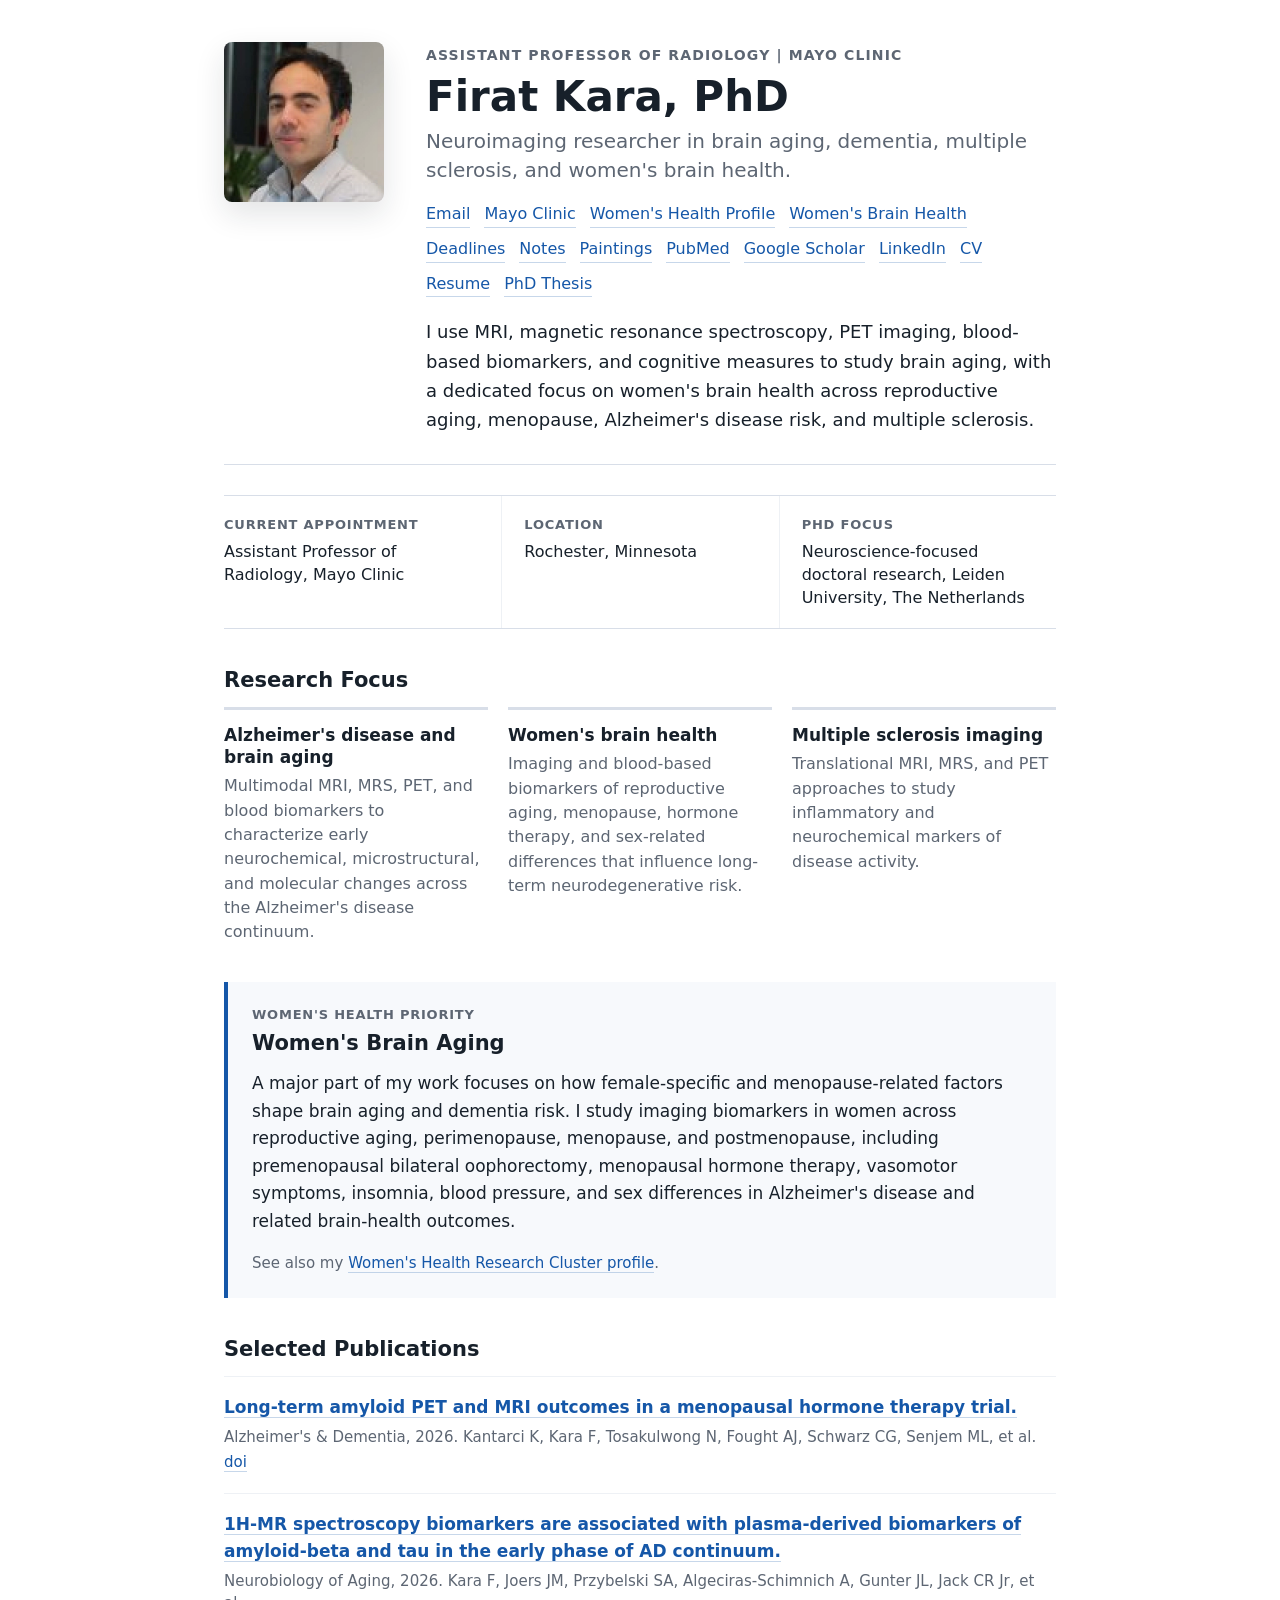
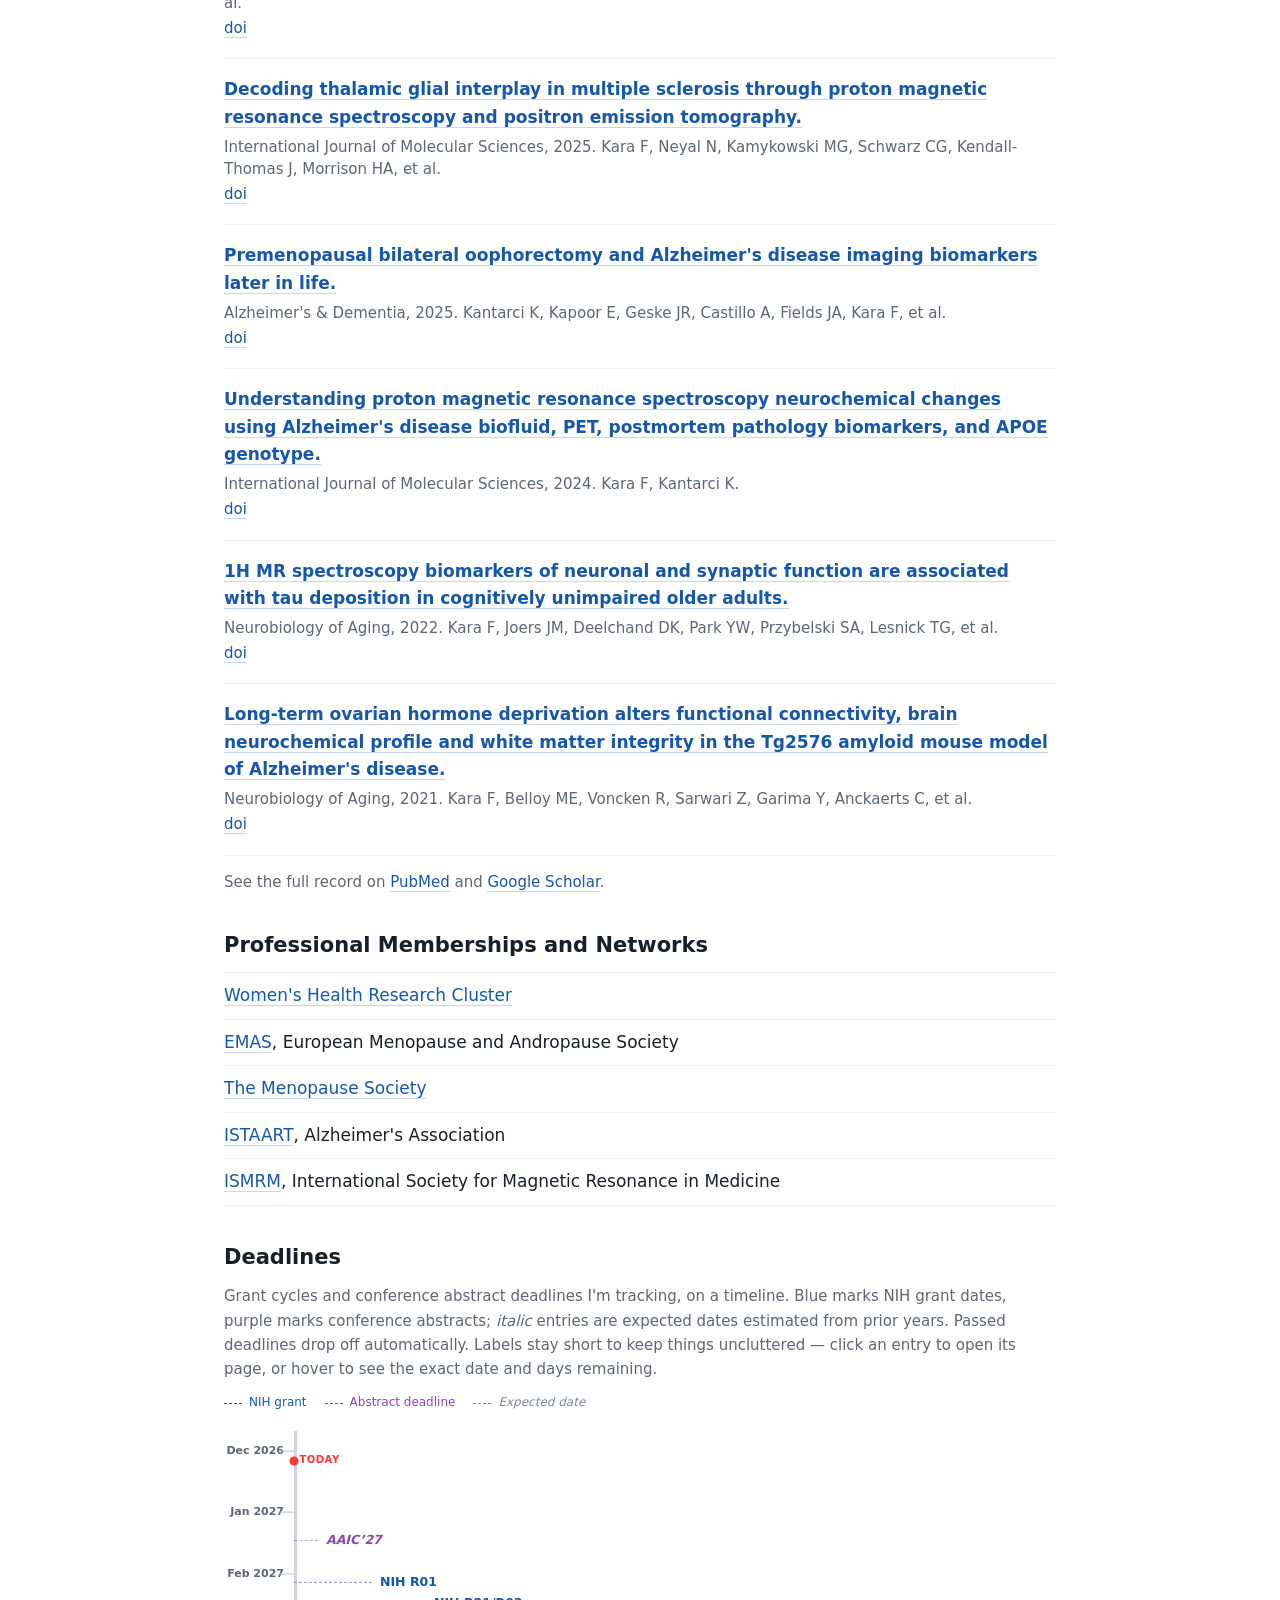
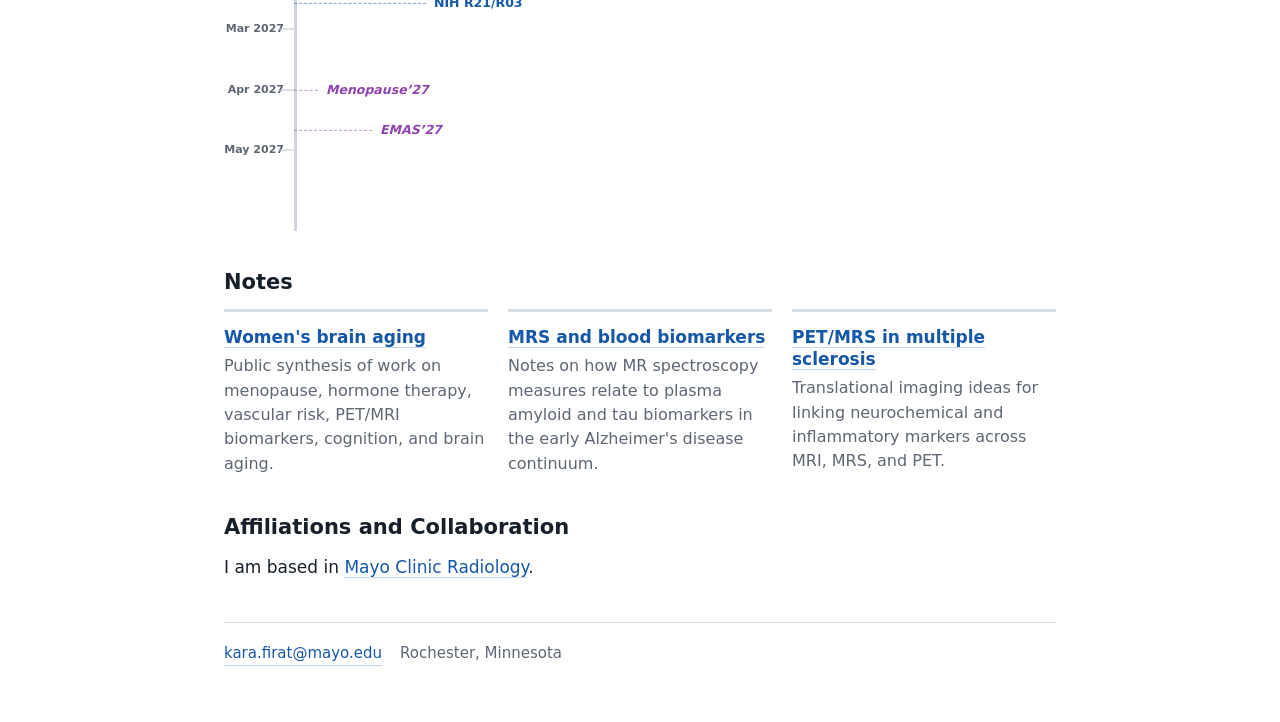
==== index.html @ 94ca693a "Hide passed deadlines from timeline; keep today marker" ====
<!doctype html>
<html lang="en">
  <head>
    <meta charset="utf-8">
    <meta name="viewport" content="width=device-width, initial-scale=1">
    <title>Firat Kara</title>
    <meta name="description" content="Firat Kara, PhD, Assistant Professor of Radiology at Mayo Clinic. Neuroimaging researcher studying brain aging, Alzheimer's disease, multiple sclerosis, and women's brain health across reproductive aging and menopause.">
    <link rel="canonical" href="https://firatkara.nl/">
    <link rel="stylesheet" href="styles.css">
    <script>
      // Enable scroll-reveal early (before paint) unless the visitor
      // prefers reduced motion. Keeps content visible if JS is disabled.
      if (!window.matchMedia || !window.matchMedia("(prefers-reduced-motion: reduce)").matches) {
        document.documentElement.classList.add("reveal-ready");
        // Safety net: if the reveal script never initializes, force
        // everything visible so content can't stay hidden.
        setTimeout(function () {
          if (!window.__revealInit) {
            document.documentElement.classList.add("reveal-fallback");
          }
        }, 2000);
      }
    </script>
  </head>
  <body>
    <main class="page">
      <header class="hero">
        <img class="portrait" src="assets/firat-kara.webp" alt="Firat Kara" width="160" height="160">
        <div class="hero-text">
          <p class="eyebrow">Assistant Professor of Radiology | Mayo Clinic</p>
          <h1>Firat Kara, PhD</h1>
          <p class="subtitle">Neuroimaging researcher in brain aging, dementia, multiple sclerosis, and women's brain health.</p>
          <nav class="links" aria-label="Profile links">
            <a href="mailto:kara.firat@mayo.edu">Email</a>
            <a href="https://www.mayo.edu/research/faculty/kara-firat-ph-d/bio-20485620">Mayo Clinic</a>
            <a href="https://womenshealthresearchcluster.com/profile/firat-kara/">Women's Health Profile</a>
            <a href="#womens-brain-health">Women's Brain Health</a>
            <a href="#deadlines">Deadlines</a>
            <a href="notes/">Notes</a>
            <a href="paintings/">Paintings</a>
            <a href="https://pubmed.ncbi.nlm.nih.gov/?term=Kara+F%5BAuthor%5D+Mayo">PubMed</a>
            <a href="https://scholar.google.com/citations?hl=en&amp;user=01gvpRsAAAAJ">Google Scholar</a>
            <a href="https://www.linkedin.com/in/firat-kara-945669b/">LinkedIn</a>
            <a href="assets/Firat-Kara-CV.pdf" type="application/pdf" download="Firat-Kara-CV.pdf">CV</a>
            <a href="assets/Firat-Kara-Resume.pdf" type="application/pdf" download="Firat-Kara-Resume.pdf">Resume</a>
            <a href="https://scholarlypublications.universiteitleiden.nl/access/item%3A2940459/download">PhD Thesis</a>
          </nav>
          <p class="intro">
            I use MRI, magnetic resonance spectroscopy, PET imaging, blood-based
            biomarkers, and cognitive measures to study brain aging, with a
            dedicated focus on women's brain health across reproductive aging,
            menopause, Alzheimer's disease risk, and multiple sclerosis.
          </p>
        </div>
      </header>

      <section class="profile" aria-label="Professional profile">
        <div>
          <span class="label">Current appointment</span>
          <p>Assistant Professor of Radiology, Mayo Clinic</p>
        </div>
        <div>
          <span class="label">Location</span>
          <p>Rochester, Minnesota</p>
        </div>
        <div>
          <span class="label">PhD focus</span>
          <p>Neuroscience-focused doctoral research, Leiden University, The Netherlands</p>
        </div>
      </section>

      <section aria-labelledby="focus">
        <h2 id="focus">Research Focus</h2>
        <div class="focus-list">
          <article>
            <h3>Alzheimer's disease and brain aging</h3>
            <p>
              Multimodal MRI, MRS, PET, and blood biomarkers to characterize
              early neurochemical, microstructural, and molecular changes across
              the Alzheimer's disease continuum.
            </p>
          </article>
          <article>
            <h3>Women's brain health</h3>
            <p>
              Imaging and blood-based biomarkers of reproductive aging,
              menopause, hormone therapy, and sex-related differences that
              influence long-term neurodegenerative risk.
            </p>
          </article>
          <article>
            <h3>Multiple sclerosis imaging</h3>
            <p>
              Translational MRI, MRS, and PET approaches to study inflammatory
              and neurochemical markers of disease activity.
            </p>
          </article>
        </div>
      </section>

      <section class="priority-section" id="womens-brain-health" aria-labelledby="women-aging">
        <span class="label">Women's health priority</span>
        <h2 id="women-aging">Women's Brain Aging</h2>
        <p>
          A major part of my work focuses on how female-specific and
          menopause-related factors shape brain aging and dementia risk. I study
          imaging biomarkers in women across reproductive aging, perimenopause,
          menopause, and postmenopause, including premenopausal bilateral
          oophorectomy, menopausal hormone therapy, vasomotor symptoms,
          insomnia, blood pressure, and sex differences in Alzheimer's disease
          and related brain-health outcomes.
        </p>
        <p class="section-note">
          See also my
          <a href="https://womenshealthresearchcluster.com/profile/firat-kara/">Women's Health Research Cluster profile</a>.
        </p>
      </section>

      <section aria-labelledby="publications">
        <h2 id="publications">Selected Publications</h2>
        <ol class="publications">
          <li>
            <a class="pub-title" href="https://pubmed.ncbi.nlm.nih.gov/41618732/">Long-term amyloid PET and MRI outcomes in a menopausal hormone therapy trial.</a>
            <span class="pub-meta">Alzheimer's &amp; Dementia, 2026. Kantarci K, Kara F, Tosakulwong N, Fought AJ, Schwarz CG, Senjem ML, et al.</span>
            <span class="pub-links"><a href="https://doi.org/10.1002/alz.71067">doi</a></span>
          </li>
          <li>
            <a class="pub-title" href="https://pubmed.ncbi.nlm.nih.gov/41242191/">1H-MR spectroscopy biomarkers are associated with plasma-derived biomarkers of amyloid-beta and tau in the early phase of AD continuum.</a>
            <span class="pub-meta">Neurobiology of Aging, 2026. Kara F, Joers JM, Przybelski SA, Algeciras-Schimnich A, Gunter JL, Jack CR Jr, et al.</span>
            <span class="pub-links"><a href="https://doi.org/10.1016/j.neurobiolaging.2025.11.003">doi</a></span>
          </li>
          <li>
            <a class="pub-title" href="https://pubmed.ncbi.nlm.nih.gov/40943577/">Decoding thalamic glial interplay in multiple sclerosis through proton magnetic resonance spectroscopy and positron emission tomography.</a>
            <span class="pub-meta">International Journal of Molecular Sciences, 2025. Kara F, Neyal N, Kamykowski MG, Schwarz CG, Kendall-Thomas J, Morrison HA, et al.</span>
            <span class="pub-links"><a href="https://doi.org/10.3390/ijms26178656">doi</a></span>
          </li>
          <li>
            <a class="pub-title" href="https://pubmed.ncbi.nlm.nih.gov/39711285/">Premenopausal bilateral oophorectomy and Alzheimer's disease imaging biomarkers later in life.</a>
            <span class="pub-meta">Alzheimer's &amp; Dementia, 2025. Kantarci K, Kapoor E, Geske JR, Castillo A, Fields JA, Kara F, et al.</span>
            <span class="pub-links"><a href="https://doi.org/10.1002/alz.14469">doi</a></span>
          </li>
          <li>
            <a class="pub-title" href="https://pubmed.ncbi.nlm.nih.gov/39337551/">Understanding proton magnetic resonance spectroscopy neurochemical changes using Alzheimer's disease biofluid, PET, postmortem pathology biomarkers, and APOE genotype.</a>
            <span class="pub-meta">International Journal of Molecular Sciences, 2024. Kara F, Kantarci K.</span>
            <span class="pub-links"><a href="https://doi.org/10.3390/ijms251810064">doi</a></span>
          </li>
          <li>
            <a class="pub-title" href="https://pubmed.ncbi.nlm.nih.gov/35038671/">1H MR spectroscopy biomarkers of neuronal and synaptic function are associated with tau deposition in cognitively unimpaired older adults.</a>
            <span class="pub-meta">Neurobiology of Aging, 2022. Kara F, Joers JM, Deelchand DK, Park YW, Przybelski SA, Lesnick TG, et al.</span>
            <span class="pub-links"><a href="https://doi.org/10.1016/j.neurobiolaging.2021.12.010">doi</a></span>
          </li>
          <li>
            <a class="pub-title" href="https://pubmed.ncbi.nlm.nih.gov/33765427/">Long-term ovarian hormone deprivation alters functional connectivity, brain neurochemical profile and white matter integrity in the Tg2576 amyloid mouse model of Alzheimer's disease.</a>
            <span class="pub-meta">Neurobiology of Aging, 2021. Kara F, Belloy ME, Voncken R, Sarwari Z, Garima Y, Anckaerts C, et al.</span>
            <span class="pub-links"><a href="https://doi.org/10.1016/j.neurobiolaging.2021.02.011">doi</a></span>
          </li>
        </ol>
        <p class="section-note">
          See the full record on
          <a href="https://pubmed.ncbi.nlm.nih.gov/?term=Kara+F%5BAuthor%5D+Mayo">PubMed</a>
          and <a href="https://scholar.google.com/citations?hl=en&amp;user=01gvpRsAAAAJ">Google Scholar</a>.
        </p>
      </section>

      <section aria-labelledby="memberships">
        <h2 id="memberships">Professional Memberships and Networks</h2>
        <ul class="membership-list">
          <li>
            <a href="https://womenshealthresearchcluster.com/profile/firat-kara/">Women's Health Research Cluster</a>
          </li>
          <li>
            <a href="https://emas-online.org/">EMAS</a>,
            European Menopause and Andropause Society
          </li>
          <li>
            <a href="https://menopause.org/">The Menopause Society</a>
          </li>
          <li>
            <a href="https://istaart.alz.org/about">ISTAART</a>,
            Alzheimer's Association
          </li>
          <li>
            <a href="https://www.ismrm.org/">ISMRM</a>,
            International Society for Magnetic Resonance in Medicine
          </li>
        </ul>
      </section>

      <section id="deadlines" aria-labelledby="deadlines-heading">
        <h2 id="deadlines-heading">Deadlines</h2>
        <p class="section-note">
          Grant cycles and conference abstract deadlines I'm tracking, on a
          timeline. Blue marks NIH grant dates, purple marks conference
          abstracts; <em>italic</em> entries are expected dates estimated from
          prior years. Passed deadlines drop off automatically. Labels stay
          short to keep things uncluttered — click an entry to open its page, or
          hover to see the exact date and days remaining.
        </p>
        <div class="tl-legend" aria-hidden="true">
          <span class="tl-key tl-key-grant">NIH grant</span>
          <span class="tl-key tl-key-abstract">Abstract deadline</span>
          <span class="tl-key tl-key-expected">Expected date</span>
        </div>
        <div class="timeline" aria-label="Research deadline timeline">
          <div class="tl-track">
            <a class="tl-item grant main" data-date="2026-10-05" href="https://grants.nih.gov/grants-process/submit/submission-policies/standard-due-dates" target="_blank" rel="noopener" title="NIH R01 new applications — Oct 5, 2026">
              <span class="tl-lead" aria-hidden="true"></span>
              <span class="tl-name">NIH R01</span>
              <span class="tl-date">Oct 5, 2026</span>
            </a>
            <a class="tl-item grant main" data-date="2026-10-16" href="https://grants.nih.gov/grants-process/submit/submission-policies/standard-due-dates" target="_blank" rel="noopener" title="NIH R21/R03 new applications — Oct 16, 2026">
              <span class="tl-lead" aria-hidden="true"></span>
              <span class="tl-name">NIH R21/R03</span>
              <span class="tl-date">Oct 16, 2026</span>
            </a>
            <a class="tl-item abstract" data-date="2026-10-28" href="https://www.ismrm.org/27m/" target="_blank" rel="noopener" title="ISMRM 2027 abstract deadline — Oct 28, 2026">
              <span class="tl-lead" aria-hidden="true"></span>
              <span class="tl-name">ISMRM&#8217;27</span>
              <span class="tl-date">Oct 28, 2026</span>
            </a>
            <a class="tl-item abstract expected" data-date="2027-01-15" href="https://aaic.alz.org/abstracts/overview.asp" target="_blank" rel="noopener" title="AAIC 2027 abstract submission — expected mid-January 2027 (Chicago, Jul 18-22, 2027)">
              <span class="tl-lead" aria-hidden="true"></span>
              <span class="tl-name">AAIC&#8217;27</span>
              <span class="tl-date">Expected Jan 2027</span>
            </a>
            <a class="tl-item grant main" data-date="2027-02-05" href="https://grants.nih.gov/grants-process/submit/submission-policies/standard-due-dates" target="_blank" rel="noopener" title="NIH R01 new applications — Feb 5, 2027">
              <span class="tl-lead" aria-hidden="true"></span>
              <span class="tl-name">NIH R01</span>
              <span class="tl-date">Feb 5, 2027</span>
            </a>
            <a class="tl-item grant main" data-date="2027-02-16" href="https://grants.nih.gov/grants-process/submit/submission-policies/standard-due-dates" target="_blank" rel="noopener" title="NIH R21/R03 new applications — Feb 16, 2027">
              <span class="tl-lead" aria-hidden="true"></span>
              <span class="tl-name">NIH R21/R03</span>
              <span class="tl-date">Feb 16, 2027</span>
            </a>
            <a class="tl-item abstract expected" data-date="2027-04-01" href="https://menopause.org/annual-meetings/future-meetings" target="_blank" rel="noopener" title="Menopause Society 2027 abstract submission — expected spring 2027">
              <span class="tl-lead" aria-hidden="true"></span>
              <span class="tl-name">Menopause&#8217;27</span>
              <span class="tl-date">Expected Spring 2027</span>
            </a>
            <a class="tl-item abstract expected" data-date="2027-04-21" href="https://emas-online.org/events/16th-european-congress-of-menopause-and-andropause-society/" target="_blank" rel="noopener" title="EMAS 2027 abstract submission — expected spring 2027 (Gothenburg, May 19-21, 2027)">
              <span class="tl-lead" aria-hidden="true"></span>
              <span class="tl-name">EMAS&#8217;27</span>
              <span class="tl-date">Expected Spring 2027</span>
            </a>
          </div>
        </div>
      </section>

      <section id="notes" aria-labelledby="notes-heading">
        <h2 id="notes-heading">Notes</h2>
        <div class="note-list">
          <article>
            <h3><a href="notes/womens-brain-aging/">Women's brain aging</a></h3>
            <p>
              Public synthesis of work on menopause, hormone therapy, vascular
              risk, PET/MRI biomarkers, cognition, and brain aging.
            </p>
          </article>
          <article>
            <h3>
              <a href="https://pubmed.ncbi.nlm.nih.gov/41242191/">MRS and blood biomarkers</a>
            </h3>
            <p>
              Notes on how MR spectroscopy measures relate to plasma amyloid and
              tau biomarkers in the early Alzheimer's disease continuum.
            </p>
          </article>
          <article>
            <h3>
              <a href="https://pubmed.ncbi.nlm.nih.gov/40943577/">PET/MRS in multiple sclerosis</a>
            </h3>
            <p>
              Translational imaging ideas for linking neurochemical and inflammatory
              markers across MRI, MRS, and PET.
            </p>
          </article>
        </div>
      </section>

      <section aria-labelledby="affiliations">
        <h2 id="affiliations">Affiliations and Collaboration</h2>
        <p>
          I am based in
          <a href="https://www.mayo.edu/research/departments-divisions/department-radiology/overview">Mayo Clinic Radiology</a>.
        </p>
      </section>

      <footer class="footer">
        <a href="mailto:kara.firat@mayo.edu">kara.firat@mayo.edu</a>
        <span>Rochester, Minnesota</span>
      </footer>
    </main>
    <script>
      (() => {
        window.__revealInit = true;
        const reduceMotion =
          window.matchMedia &&
          window.matchMedia("(prefers-reduced-motion: reduce)").matches;
        const today = new Date();
        today.setHours(0, 0, 0, 0);
        const dayMs = 24 * 60 * 60 * 1000;

        // Animate a counter from 0 to its final value.
        const countUp = (el, target) => {
          if (reduceMotion || target <= 0) {
            el.textContent = target;
            return;
          }
          const duration = 700;
          const start = performance.now();
          const step = (now) => {
            const progress = Math.min((now - start) / duration, 1);
            const eased = 1 - Math.pow(1 - progress, 3);
            el.textContent = Math.round(eased * target);
            if (progress < 1) requestAnimationFrame(step);
          };
          requestAnimationFrame(step);
        };

        // Compute days remaining for each dated deadline.
        document.querySelectorAll("[data-deadline-date]").forEach((counter) => {
          const deadline = new Date(`${counter.dataset.deadlineDate}T00:00:00`);
          const days = Math.ceil((deadline - today) / dayMs);
          const value = counter.querySelector(".days-value");
          const label = counter.querySelector(".days-label");

          if (!value || !label) return;

          if (days < 0) {
            value.textContent = "Past";
            label.textContent = "";
            counter.classList.add("is-past");
          } else if (days === 0) {
            value.textContent = "Today";
            label.textContent = "";
            counter.classList.add("is-today");
          } else {
            label.textContent = days === 1 ? "day" : "days";
            counter.dataset.countTarget = days;
            value.textContent = "0";
          }
        });

        // Scroll-reveal sections; count-up numbers when they appear.
        const revealTargets = document.querySelectorAll(
          ".hero, .page > section"
        );

        const runCounters = (root) => {
          root
            .querySelectorAll(".deadline-days[data-count-target]")
            .forEach((counter) => {
              const value = counter.querySelector(".days-value");
              const target = Number(counter.dataset.countTarget);
              if (value && !counter.dataset.counted) {
                counter.dataset.counted = "true";
                countUp(value, target);
              }
            });
        };

        if (reduceMotion || !("IntersectionObserver" in window)) {
          revealTargets.forEach((el) => el.classList.add("is-visible"));
          runCounters(document);
          return;
        }

        const observer = new IntersectionObserver(
          (entries, obs) => {
            entries.forEach((entry) => {
              if (entry.isIntersecting) {
                entry.target.classList.add("is-visible");
                runCounters(entry.target);
                obs.unobserve(entry.target);
              }
            });
          },
          { rootMargin: "0px 0px -10% 0px", threshold: 0.08 }
        );

        revealTargets.forEach((el) => observer.observe(el));
      })();
    </script>
    <script>
      (() => {
        const timeline = document.querySelector(".timeline");
        if (!timeline) return;
        const track = timeline.querySelector(".tl-track");
        const items = Array.from(track.querySelectorAll(".tl-item"));
        if (!items.length) return;

        const DAY = 24 * 60 * 60 * 1000;
        const MON = ["Jan","Feb","Mar","Apr","May","Jun","Jul","Aug","Sep","Oct","Nov","Dec"];
        const today = new Date();
        today.setHours(0, 0, 0, 0);

        const parsed = items.map((el) => ({
          el,
          date: new Date(el.dataset.date + "T00:00:00"),
          expected: el.classList.contains("expected"),
        }));

        // Hide deadlines that have already passed.
        parsed.forEach((p) => {
          if (Math.ceil((p.date - today) / DAY) < 0) p.el.style.display = "none";
        });
        const visible = parsed.filter((p) => Math.ceil((p.date - today) / DAY) >= 0);
        if (!visible.length) {
          timeline.classList.add("tl-ready");
          return;
        }

        // Frame: first of the current month → one month past the last item.
        const start = new Date(today.getFullYear(), today.getMonth(), 1);
        const maxDate = visible.reduce((m, p) => (p.date > m ? p.date : m), visible[0].date);
        const end = new Date(maxDate.getFullYear(), maxDate.getMonth() + 2, 1);
        const monthsCount =
          (end.getFullYear() - start.getFullYear()) * 12 +
          (end.getMonth() - start.getMonth());

        const MONTH_H = 60, TOP = 20, BOTTOM = 20;
        const spanH = monthsCount * MONTH_H;
        const pxPerDay = spanH / ((end - start) / DAY);
        const yFor = (d) => TOP + Math.round(((d - start) / DAY) * pxPerDay);
        const fmt = (d) => MON[d.getMonth()] + " " + d.getDate() + ", " + d.getFullYear();

        track.style.height = TOP + spanH + BOTTOM + "px";

        // Month labels + ticks down the left margin.
        for (let i = 0; i < monthsCount; i++) {
          const m = new Date(start.getFullYear(), start.getMonth() + i, 1);
          const label = document.createElement("div");
          label.className = "tl-month";
          label.style.top = yFor(m) + "px";
          label.textContent = MON[m.getMonth()] + " " + m.getFullYear();
          track.appendChild(label);
        }

        // "Today" marker on the spine.
        const now = document.createElement("div");
        now.className = "tl-now";
        now.style.top = yFor(today) + "px";
        now.innerHTML = "<span>today</span>";
        track.appendChild(now);

        // Place items along leader lines; stagger clustered ones outward.
        const OFFSETS = [24, 78, 132];
        let prevY = -1e9;
        let rank = 0;
        visible
          .slice()
          .sort((a, b) => a.date - b.date)
          .forEach((p) => {
            const y = yFor(p.date);
            rank = y - prevY < 70 ? Math.min(rank + 1, OFFSETS.length - 1) : 0;
            prevY = y;
            p.el.style.top = y + "px";
            const lead = p.el.querySelector(".tl-lead");
            if (lead) lead.style.width = OFFSETS[rank] + "px";
            const days = Math.ceil((p.date - today) / DAY);
            const dateEl = p.el.querySelector(".tl-date");
            if (dateEl && !p.expected) {
              if (days === 0) dateEl.textContent = fmt(p.date) + " · today";
              else dateEl.textContent = fmt(p.date) + " · in " + days + (days === 1 ? " day" : " days");
            }
          });

        timeline.classList.add("tl-ready");
      })();
    </script>
  </body>
</html>
---- styles.css ----
:root {
  color-scheme: light;
  --text: #17202a;
  --muted: #5d6673;
  --link: #1557a8;
  --accent: #b4232a;
  --rule: #d8dee8;
  --soft-rule: #eef1f5;
  --background: #ffffff;
  --panel: #f7f9fc;
}

* {
  box-sizing: border-box;
}

html {
  background: var(--background);
}

body {
  margin: 0;
  color: var(--text);
  background: var(--background);
  font-family: Inter, ui-sans-serif, system-ui, -apple-system, BlinkMacSystemFont, "Segoe UI", sans-serif;
  font-size: 17px;
  line-height: 1.62;
}

.page {
  max-width: 880px;
  margin: 0 auto;
  padding: 42px 24px 56px;
}

.hero {
  display: grid;
  grid-template-columns: 172px minmax(0, 1fr);
  align-items: flex-start;
  gap: 30px;
  margin-bottom: 30px;
  padding-bottom: 30px;
  border-bottom: 1px solid var(--rule);
}

.portrait {
  flex: 0 0 auto;
  width: 160px;
  height: 160px;
  border-radius: 8px;
  object-fit: cover;
  box-shadow: 0 12px 30px rgba(23, 32, 42, 0.12);
}

.hero-text {
  min-width: 0;
}

.eyebrow {
  margin: 2px 0 8px;
  color: var(--muted);
  font-size: 14px;
  font-weight: 700;
  letter-spacing: 0.08em;
  text-transform: uppercase;
}

h1 {
  margin: 0 0 8px;
  font-size: 42px;
  line-height: 1.05;
  font-weight: 750;
  letter-spacing: 0;
}

h2 {
  margin: 38px 0 14px;
  font-size: 21px;
  line-height: 1.25;
  font-weight: 720;
  letter-spacing: 0;
}

h3 {
  margin: 0 0 6px;
  font-size: 17px;
  line-height: 1.3;
}

p {
  margin: 0 0 16px;
}

a {
  color: var(--link);
  text-decoration: none;
  border-bottom: 1px solid rgba(21, 87, 168, 0.24);
}

a:hover {
  border-bottom-color: currentColor;
}

.links {
  display: flex;
  flex-wrap: wrap;
  gap: 8px 14px;
  margin: 0 0 20px;
  font-size: 16px;
}

.subtitle,
.intro {
  max-width: 660px;
}

.subtitle {
  margin: 0 0 16px;
  color: var(--muted);
  font-size: 20px;
  line-height: 1.45;
}

.intro {
  margin: 0;
  font-size: 18px;
}

.profile {
  display: grid;
  grid-template-columns: repeat(3, minmax(0, 1fr));
  gap: 0;
  margin: 0 0 34px;
  border-top: 1px solid var(--rule);
  border-bottom: 1px solid var(--rule);
}

.profile div {
  padding: 18px 22px 18px 0;
}

.profile div + div {
  padding-left: 22px;
  border-left: 1px solid var(--soft-rule);
}

.profile p {
  margin: 0;
  font-size: 16px;
  line-height: 1.45;
}

.label {
  display: block;
  margin-bottom: 5px;
  color: var(--muted);
  font-size: 13px;
  font-weight: 700;
  letter-spacing: 0.06em;
  text-transform: uppercase;
}

.focus-list {
  display: grid;
  grid-template-columns: repeat(3, minmax(0, 1fr));
  gap: 20px;
}

.focus-list article {
  padding-top: 14px;
  border-top: 3px solid var(--rule);
}

.focus-list p {
  margin: 0;
  color: var(--muted);
  font-size: 16px;
  line-height: 1.52;
}

.priority-section {
  margin: 38px 0 4px;
  padding: 22px 24px;
  background: var(--panel);
  border-left: 4px solid var(--link);
}

.priority-section h2 {
  margin-top: 4px;
}

.priority-section p:last-child {
  margin-bottom: 0;
}

.interests {
  margin: 0;
  padding-left: 22px;
  columns: 2;
}

.interests li {
  margin: 0 0 4px;
  break-inside: avoid;
}

.publications {
  list-style: none;
  margin: 0;
  padding: 0;
}

.publications li {
  margin: 0;
  padding: 17px 0;
  border-top: 1px solid var(--soft-rule);
}

.publications li:last-child {
  border-bottom: 1px solid var(--soft-rule);
}

.pub-title {
  display: inline;
  font-weight: 650;
}

.pub-meta {
  display: block;
  margin-top: 4px;
  color: var(--muted);
  font-size: 15px;
  line-height: 1.48;
}

.pub-links {
  display: inline-block;
  margin-top: 2px;
  font-size: 15px;
  white-space: nowrap;
}

.section-note {
  margin: 14px 0 0;
  color: var(--muted);
  font-size: 15px;
}

.membership-list {
  list-style: none;
  margin: 0;
  padding: 0;
}

.membership-list li {
  padding: 9px 0;
  border-top: 1px solid var(--soft-rule);
}

.membership-list li:last-child {
  border-bottom: 1px solid var(--soft-rule);
}

.deadline-list {
  position: relative;
  margin: 18px 0 0;
  border-left: 2px solid var(--rule);
}

.deadline-today {
  display: flex;
  align-items: center;
  gap: 10px;
  margin: 0 0 2px -2px;
  color: var(--accent);
  font-size: 13px;
  font-weight: 750;
  letter-spacing: 0.06em;
  text-transform: uppercase;
}

.deadline-today::before {
  content: "";
  width: 28px;
  border-top: 3px solid var(--accent);
}

.deadline-item {
  display: grid;
  grid-template-columns: 118px minmax(0, 1fr) 88px;
  gap: 18px;
  padding: 17px 0 17px 22px;
  border-top: 1px solid var(--soft-rule);
}

.deadline-item:last-child {
  border-bottom: 1px solid var(--soft-rule);
}

.deadline-date {
  color: var(--muted);
  font-size: 14px;
  font-weight: 700;
  line-height: 1.35;
}

.deadline-detail {
  min-width: 0;
}

.deadline-detail h3 {
  margin-bottom: 3px;
}

.deadline-detail p {
  margin: 0 0 6px;
  color: var(--muted);
  font-size: 15px;
  line-height: 1.45;
}

.deadline-type {
  color: var(--muted);
  font-size: 13px;
  font-weight: 700;
  letter-spacing: 0.05em;
  text-transform: uppercase;
}

.deadline-days {
  align-self: start;
  padding-left: 11px;
  border-left: 3px solid var(--accent);
  color: var(--accent);
  font-size: 13px;
  font-weight: 700;
  line-height: 1.2;
  text-align: left;
}

.deadline-days strong {
  display: block;
  font-size: 22px;
  line-height: 1;
}

.deadline-days.is-past {
  border-left-color: var(--rule);
  color: var(--muted);
}

.deadline-days.is-tba {
  border-left-color: var(--rule);
  color: var(--muted);
}

.deadline-days.is-tba strong {
  font-size: 14px;
  font-weight: 700;
  letter-spacing: 0.04em;
}

.note-list {
  display: grid;
  grid-template-columns: repeat(3, minmax(0, 1fr));
  gap: 20px;
}

.note-list article {
  padding-top: 14px;
  border-top: 3px solid var(--rule);
}

.note-list p {
  margin: 0;
  color: var(--muted);
  font-size: 16px;
  line-height: 1.52;
}

.note-index article {
  padding: 18px 0;
  border-top: 1px solid var(--soft-rule);
}

.note-index article:last-child {
  border-bottom: 1px solid var(--soft-rule);
}

.note-index h2 {
  margin-top: 0;
}

.note-page {
  max-width: 940px;
}

.privacy-note {
  margin: 0 0 34px;
  padding: 16px 18px;
  color: var(--muted);
  background: var(--panel);
  border-left: 4px solid var(--accent);
  font-size: 15px;
  line-height: 1.5;
}

.privacy-note strong {
  color: var(--text);
}

.note-figure {
  display: block;
  width: 100%;
  height: auto;
  margin: 8px 0 0;
  border: 1px solid var(--soft-rule);
  border-radius: 8px;
}

.theme-grid {
  display: grid;
  grid-template-columns: repeat(2, minmax(0, 1fr));
  gap: 18px;
}

.theme-grid article {
  padding: 16px 0 0;
  border-top: 3px solid var(--rule);
}

.theme-grid p {
  margin: 0;
  color: var(--muted);
  font-size: 16px;
  line-height: 1.52;
}

.compact-publications li {
  padding: 14px 0;
}

.plain-header {
  margin-bottom: 24px;
  padding-bottom: 24px;
  border-bottom: 1px solid var(--rule);
}

.plain-header h1 {
  margin-top: 6px;
}

.paintings-page {
  max-width: 1120px;
}

.painting-gallery {
  display: grid;
  grid-template-columns: repeat(auto-fit, minmax(150px, 1fr));
  gap: 10px;
  margin-top: 20px;
}

.painting-gallery a {
  display: block;
  overflow: hidden;
  background: var(--panel);
  border: 0;
  border-radius: 4px;
}

.painting-gallery img {
  display: block;
  width: 100%;
  height: 100%;
  aspect-ratio: 420 / 559;
  object-fit: cover;
}

.footer {
  display: flex;
  flex-wrap: wrap;
  gap: 10px 18px;
  margin-top: 40px;
  padding-top: 18px;
  border-top: 1px solid var(--rule);
  color: var(--muted);
  font-size: 15px;
}

@media (max-width: 640px) {
  body {
    font-size: 16px;
  }

  .page {
    padding: 24px 18px 44px;
  }

  .hero {
    display: block;
    padding-bottom: 24px;
  }

  .portrait {
    width: 132px;
    height: 132px;
    margin: 0 0 16px;
  }

  .links {
    margin-bottom: 16px;
  }

  h1 {
    font-size: 31px;
  }

  h2 {
    font-size: 20px;
  }

  .subtitle {
    font-size: 18px;
  }

  .intro {
    font-size: 16px;
  }

  .profile,
  .focus-list,
  .note-list,
  .theme-grid {
    grid-template-columns: 1fr;
  }

  .painting-gallery {
    grid-template-columns: repeat(2, minmax(0, 1fr));
    gap: 8px;
  }

  .priority-section {
    padding: 18px 18px;
  }

  .deadline-item {
    grid-template-columns: 1fr;
    gap: 8px;
    padding-left: 18px;
  }

  .deadline-days {
    display: inline-block;
    width: fit-content;
  }

  .profile div,
  .profile div + div {
    padding: 14px 0;
    border-left: 0;
    border-top: 1px solid var(--soft-rule);
  }

  .profile div:first-child {
    border-top: 0;
  }
}

/* ---------------------------------------------------------------
   Motion & interaction (opt-in; disabled for reduced-motion users)
   --------------------------------------------------------------- */
@media (prefers-reduced-motion: no-preference) {
  .portrait {
    transition: transform 0.4s ease, box-shadow 0.4s ease;
  }

  .portrait:hover {
    transform: translateY(-3px) scale(1.02);
    box-shadow: 0 18px 40px rgba(23, 32, 42, 0.2);
  }

  .focus-list article,
  .note-list article,
  .theme-grid article {
    transition: transform 0.3s ease, border-color 0.3s ease;
  }

  .focus-list article:hover,
  .note-list article:hover,
  .theme-grid article:hover {
    transform: translateY(-4px);
    border-color: var(--link);
  }

  .deadline-item {
    transition: background 0.3s ease, transform 0.3s ease;
  }

  .deadline-item:hover {
    background: var(--panel);
    transform: translateX(3px);
  }

  .painting-gallery img {
    transition: transform 0.5s ease;
  }

  .painting-gallery a:hover img {
    transform: scale(1.05);
  }

  .membership-list li,
  .publications li {
    transition: background 0.25s ease;
  }

  .membership-list li:hover,
  .publications li:hover {
    background: var(--panel);
  }

  /* Scroll-reveal: hidden state applies only after JS adds .reveal-ready
     to <html>, so no-JS and reduced-motion users always see content. */
  html.reveal-ready .hero,
  html.reveal-ready .page > section {
    opacity: 0;
    transform: translateY(18px);
    transition: opacity 0.7s ease, transform 0.7s ease;
    will-change: opacity, transform;
  }

  html.reveal-ready .hero.is-visible,
  html.reveal-ready .page > section.is-visible,
  html.reveal-fallback .hero,
  html.reveal-fallback .page > section {
    opacity: 1;
    transform: none;
  }
}

/* ---------------------------------------------------------------
   Deadline timeline (leader-line style)
   --------------------------------------------------------------- */
.tl-legend {
  display: flex;
  flex-wrap: wrap;
  gap: 8px 18px;
  margin: 12px 0 0;
  font-size: 12px;
}

.tl-key {
  display: inline-flex;
  align-items: center;
  gap: 7px;
  color: var(--muted);
}

.tl-key::before {
  content: "";
  width: 18px;
  border-top: 1px dashed currentColor;
}

.tl-key-grant {
  color: #1557a8;
}

.tl-key-abstract {
  color: #8e44ad;
}

.tl-key-expected {
  color: #7c8598;
  font-style: italic;
}

.timeline {
  margin: 18px 0 0;
}

/* Fallback (no JS): a clean, readable list */
.tl-item {
  display: flex;
  justify-content: space-between;
  gap: 12px;
  padding: 9px 0;
  border-top: 1px solid var(--soft-rule);
  color: var(--text);
  text-decoration: none;
}

.tl-track > .tl-item:last-of-type {
  border-bottom: 1px solid var(--soft-rule);
}

.tl-lead {
  display: none;
}

.tl-name {
  font-weight: 600;
}

.tl-item.grant .tl-name {
  color: #1557a8;
}

.tl-item.abstract .tl-name {
  color: #8e44ad;
}

.tl-date {
  color: var(--muted);
  font-size: 13px;
  white-space: nowrap;
}

/* Active timeline (applied by JS once positions are set) */
.timeline.tl-ready .tl-track {
  position: relative;
}

.timeline.tl-ready .tl-track::before {
  content: "";
  position: absolute;
  left: 70px;
  top: 0;
  bottom: 0;
  border-left: 3px solid #cfd4dd;
}

.timeline.tl-ready .tl-item {
  position: absolute;
  left: 70px;
  transform: translateY(-50%);
  display: flex;
  align-items: center;
  gap: 0;
  padding: 0;
  border: 0;
  background: none;
  white-space: nowrap;
  color: var(--text);
}

.timeline.tl-ready .tl-track > .tl-item:last-of-type {
  border-bottom: 0;
}

.timeline.tl-ready .tl-item.grant {
  color: #1557a8;
}

.timeline.tl-ready .tl-item.abstract {
  color: #8e44ad;
}

.timeline.tl-ready .tl-lead {
  display: inline-block;
  height: 0;
  border-top: 1px dashed currentColor;
  opacity: 0.55;
  margin-right: 8px;
}

.timeline.tl-ready .tl-name {
  font-size: 12.5px;
  font-weight: 600;
  color: inherit;
}

.timeline.tl-ready .tl-item.main .tl-name {
  font-weight: 700;
}

.timeline.tl-ready .tl-item.expected .tl-name {
  font-style: italic;
}

.timeline.tl-ready .tl-item.past {
  opacity: 0.4;
}

.timeline.tl-ready .tl-item:hover .tl-name,
.timeline.tl-ready .tl-item:focus-visible .tl-name {
  text-decoration: underline;
}

.timeline.tl-ready .tl-date {
  margin-left: 8px;
  color: var(--muted);
  font-size: 11.5px;
  font-weight: 400;
  font-style: normal;
  opacity: 0;
  transition: opacity 0.2s ease;
}

.timeline.tl-ready .tl-item:hover .tl-date,
.timeline.tl-ready .tl-item:focus-visible .tl-date {
  opacity: 1;
}

.tl-month {
  position: absolute;
  left: 0;
  width: 60px;
  transform: translateY(-50%);
  text-align: right;
  color: var(--muted);
  font-size: 11px;
  font-weight: 600;
  white-space: nowrap;
}

.tl-month::after {
  content: "";
  position: absolute;
  right: -10px;
  top: 50%;
  width: 16px;
  border-top: 1px solid #b9c0cc;
  transform: translateY(-50%);
}

.tl-now {
  position: absolute;
  left: 70px;
  width: 9px;
  height: 9px;
  z-index: 5;
  border-radius: 50%;
  background: #ff3737;
  transform: translate(-50%, -50%);
}

.tl-now span {
  position: absolute;
  left: 10px;
  top: 50%;
  transform: translateY(-50%);
  color: #ff3737;
  font-size: 10px;
  font-weight: 700;
  letter-spacing: 0.05em;
  text-transform: uppercase;
}
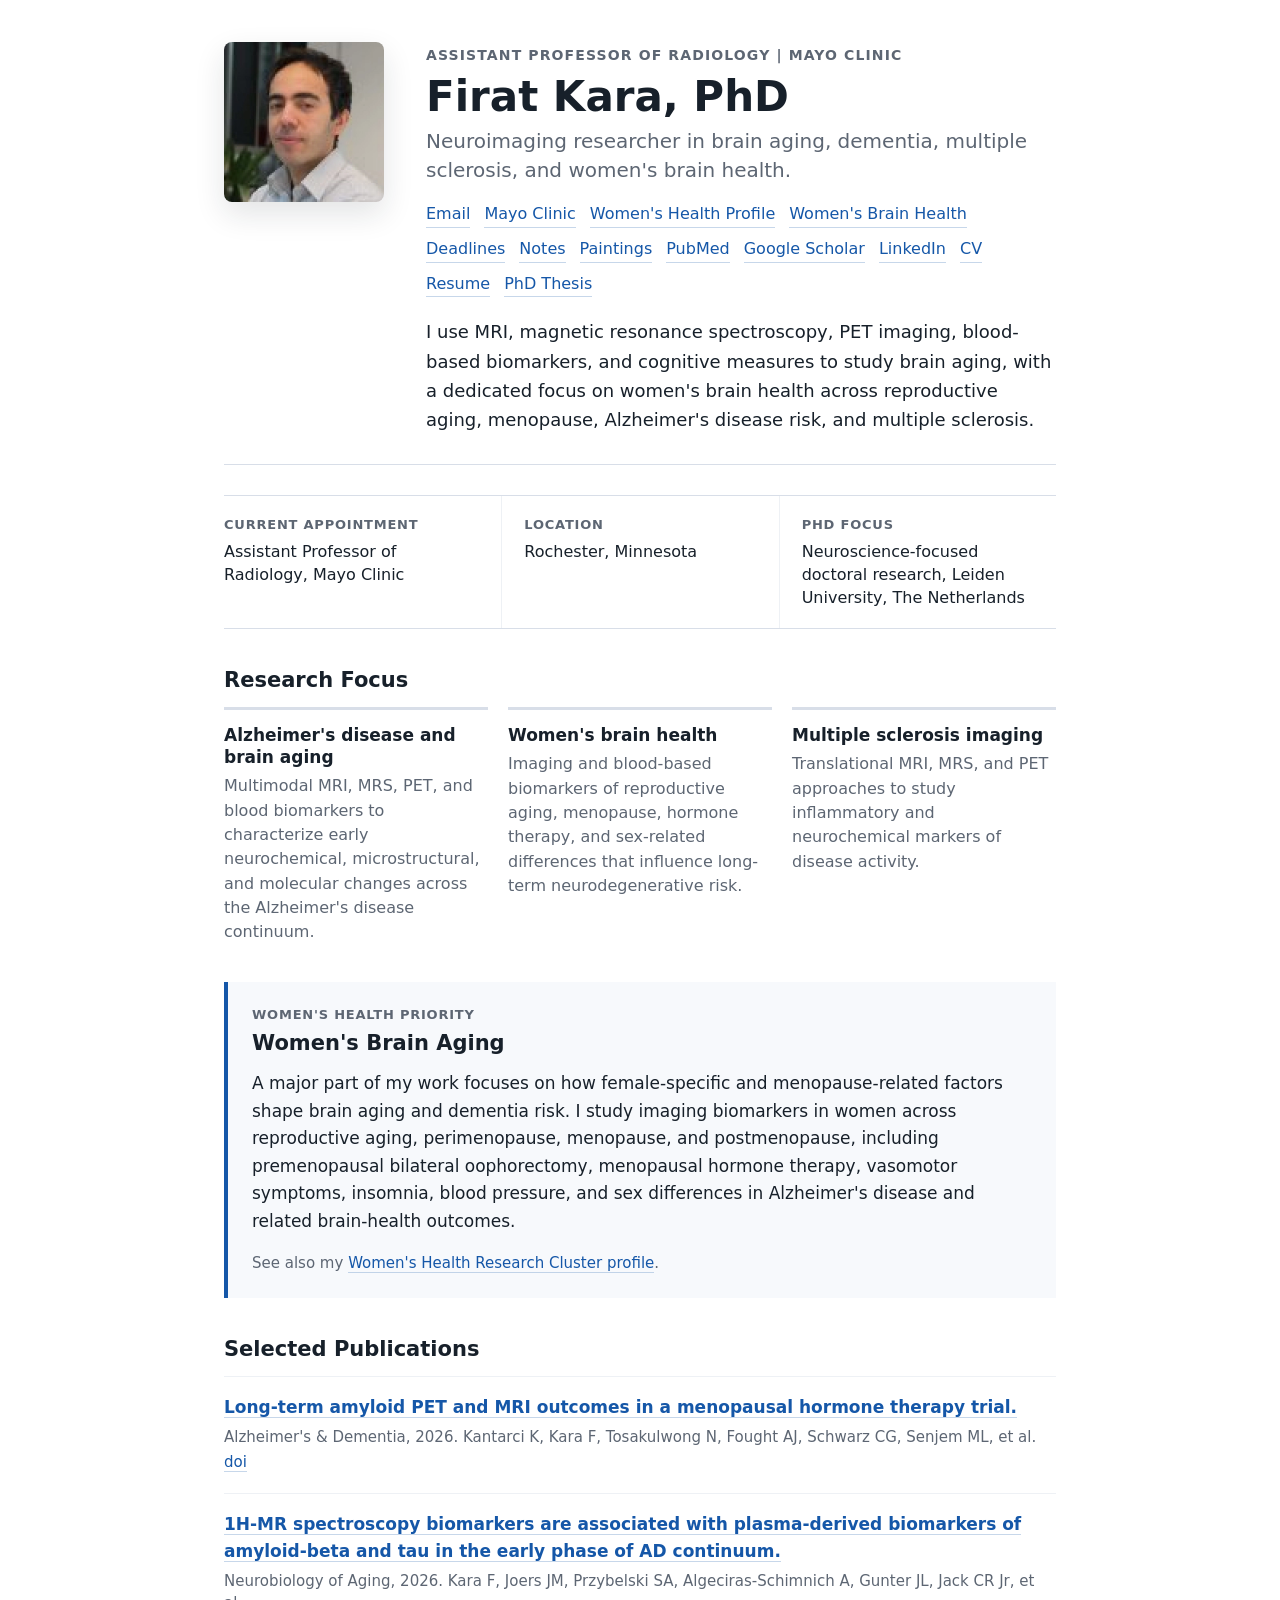
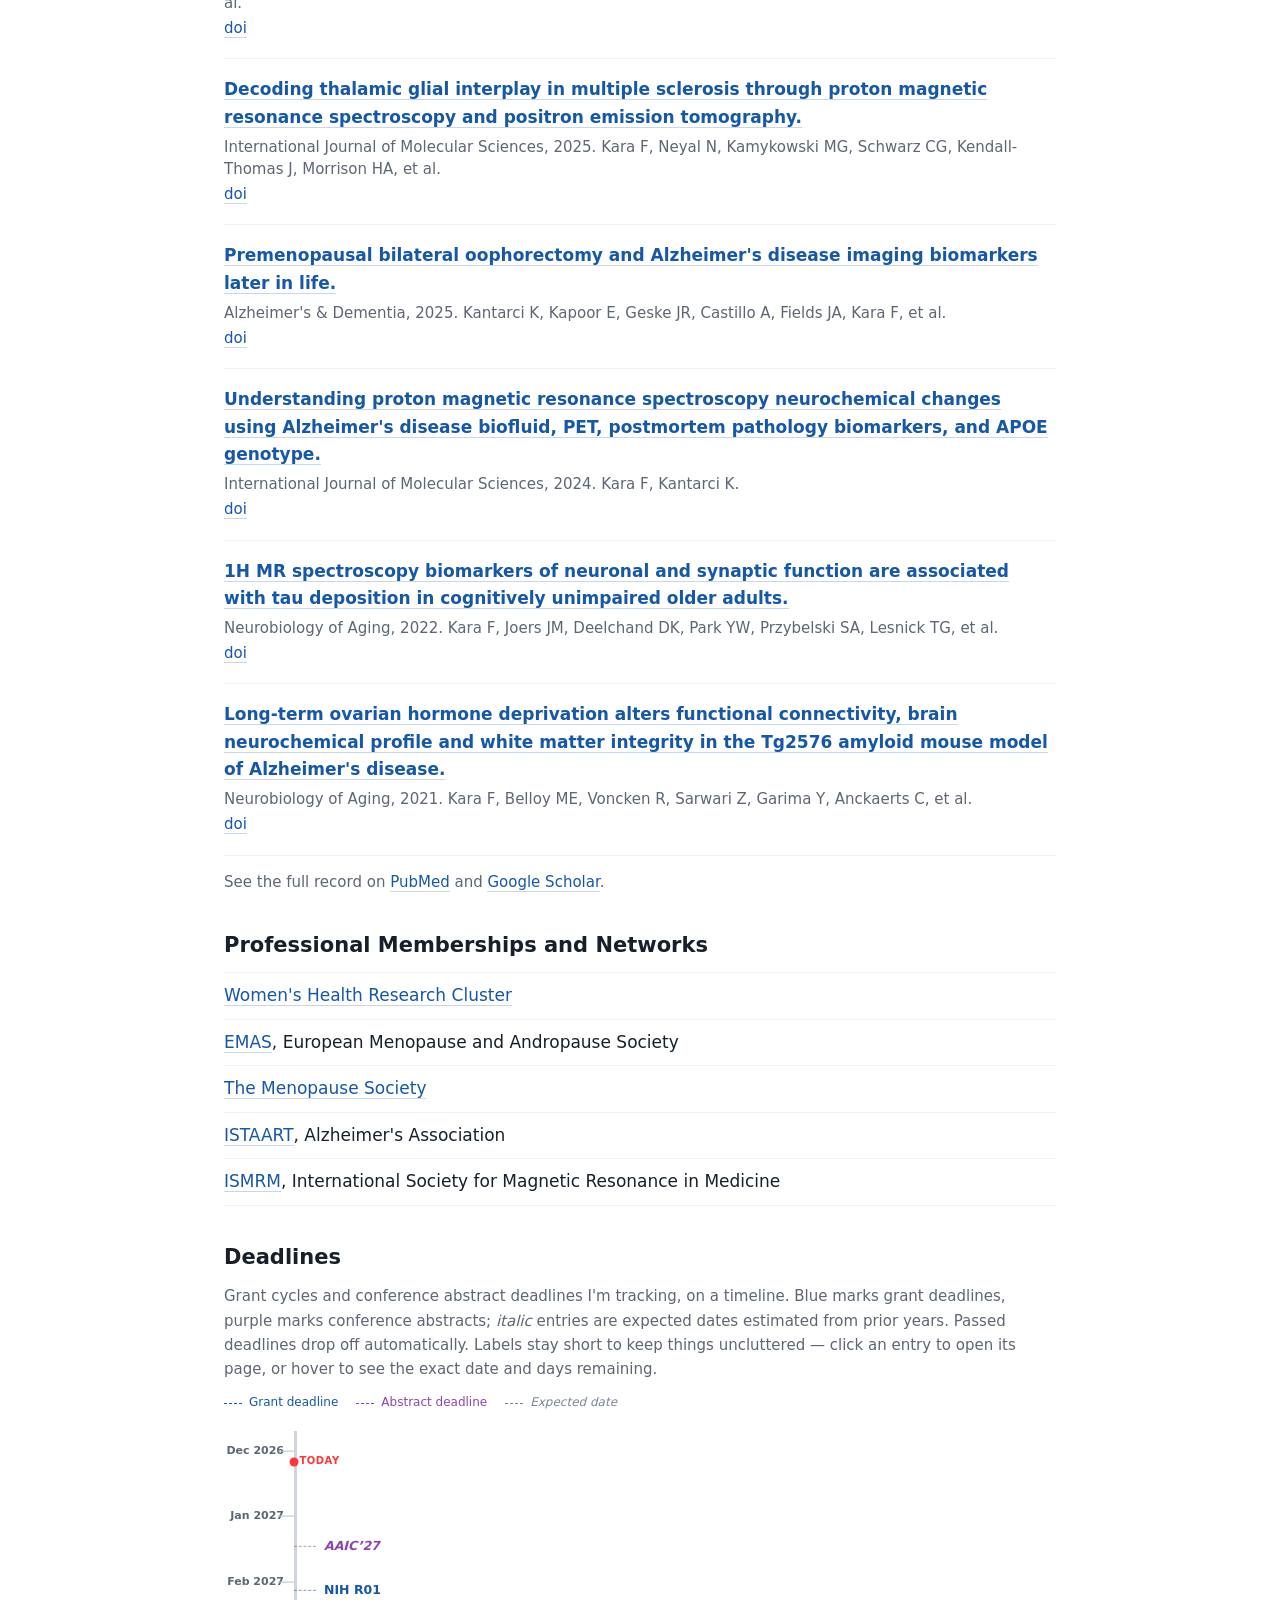
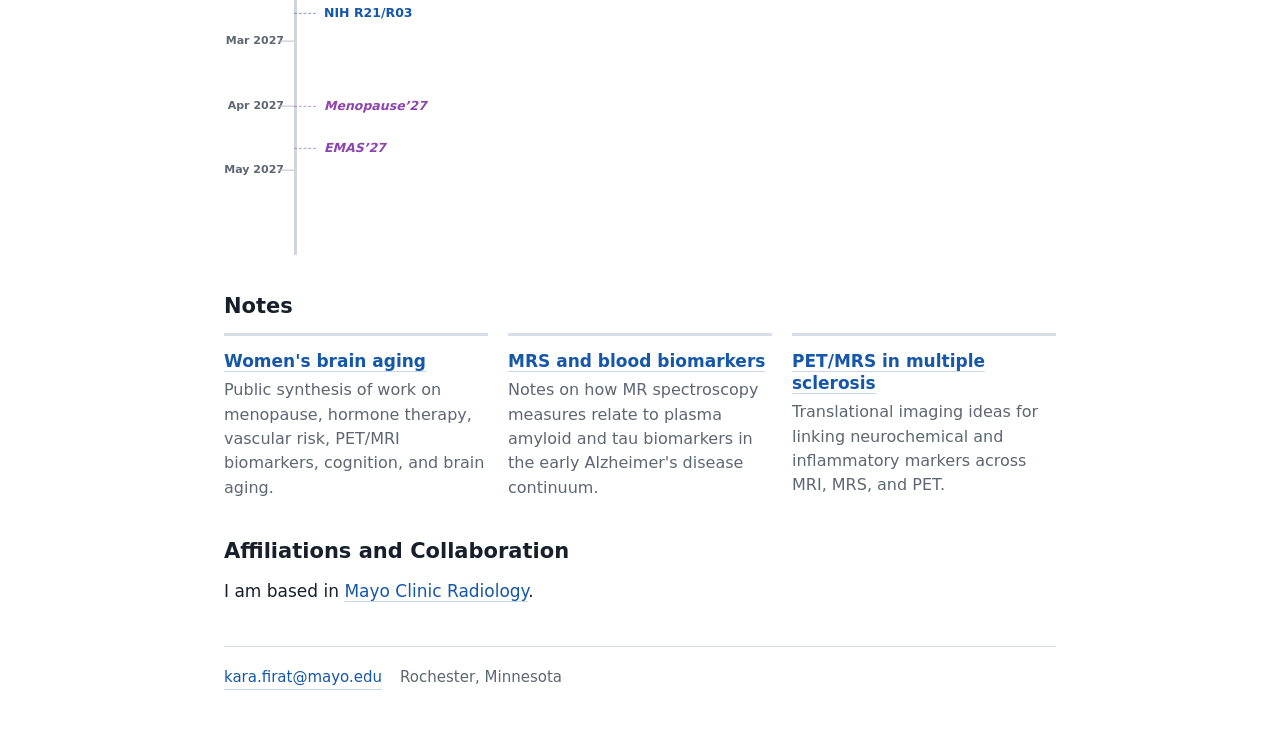
==== commit 4e8999c6: "Add grant deadlines (AARGA, BrightFocus, FWH, ADDF, Haver, AARGA full) to timeline" ====
--- a/index.html
+++ b/index.html
@@ -190,25 +190,55 @@
         <h2 id="deadlines-heading">Deadlines</h2>
         <p class="section-note">
           Grant cycles and conference abstract deadlines I'm tracking, on a
-          timeline. Blue marks NIH grant dates, purple marks conference
+          timeline. Blue marks grant deadlines, purple marks conference
           abstracts; <em>italic</em> entries are expected dates estimated from
           prior years. Passed deadlines drop off automatically. Labels stay
           short to keep things uncluttered — click an entry to open its page, or
           hover to see the exact date and days remaining.
         </p>
         <div class="tl-legend" aria-hidden="true">
-          <span class="tl-key tl-key-grant">NIH grant</span>
+          <span class="tl-key tl-key-grant">Grant deadline</span>
           <span class="tl-key tl-key-abstract">Abstract deadline</span>
           <span class="tl-key tl-key-expected">Expected date</span>
         </div>
         <div class="timeline" aria-label="Research deadline timeline">
           <div class="tl-track">
-            <a class="tl-item grant main" data-date="2026-10-05" href="https://grants.nih.gov/grants-process/submit/submission-policies/standard-due-dates" target="_blank" rel="noopener" title="NIH R01 new applications — Oct 5, 2026">
+            <a class="tl-item grant" data-date="2026-08-14" href="https://www.alz.org/research/for_researchers/grants/types-of-grants/aarga" target="_blank" rel="noopener" title="Alzheimer's Association AARGA — letter of intent, Aug 14, 2026">
+              <span class="tl-lead" aria-hidden="true"></span>
+              <span class="tl-name">AARGA LOI</span>
+              <span class="tl-date">Aug 14, 2026</span>
+            </a>
+            <a class="tl-item grant" data-date="2026-09-01" href="https://www.brightfocus.org/about/for-scientists/apply-for-a-research-grant/alzheimers-disease-research-request-for-proposals/" target="_blank" rel="noopener" title="BrightFocus Alzheimer's Disease Research — full proposal, Sep 1, 2026">
+              <span class="tl-lead" aria-hidden="true"></span>
+              <span class="tl-name">BrightFocus</span>
+              <span class="tl-date">Sep 1, 2026</span>
+            </a>
+            <a class="tl-item grant" data-date="2026-09-08" href="https://www.foundationwomenshealth.org/how-to-apply" target="_blank" rel="noopener" title="Foundation for Women's Health — 2026 Menopause Brain Health RFA, LOI Sep 8, 2026">
+              <span class="tl-lead" aria-hidden="true"></span>
+              <span class="tl-name">Menopause Brain Health</span>
+              <span class="tl-date">Sep 8, 2026</span>
+            </a>
+            <a class="tl-item grant" data-date="2026-09-14" href="https://www.alzdiscovery.org/research-and-grants/funding-opportunities/biomarkers" target="_blank" rel="noopener" title="Alzheimer's Drug Discovery Foundation — Neuroimaging & CSF Biomarker LOI, Sep 14, 2026">
+              <span class="tl-lead" aria-hidden="true"></span>
+              <span class="tl-name">ADDF biomarker</span>
+              <span class="tl-date">Sep 14, 2026</span>
+            </a>
+            <a class="tl-item grant" data-date="2026-09-30" href="https://thepauselife.com/pages/haver-family-foundation" target="_blank" rel="noopener" title="Haver Family Foundation grant — Sep 30, 2026 (menopause/brain health; applicant must be a 501(c)(3) organization, e.g. Mayo)">
+              <span class="tl-lead" aria-hidden="true"></span>
+              <span class="tl-name">Haver Foundation</span>
+              <span class="tl-date">Sep 30, 2026</span>
+            </a>
+            <a class="tl-item grant" data-date="2026-10-05" href="https://grants.nih.gov/grants-process/submit/submission-policies/standard-due-dates" target="_blank" rel="noopener" title="NIH R01 new applications — Oct 5, 2026">
               <span class="tl-lead" aria-hidden="true"></span>
               <span class="tl-name">NIH R01</span>
               <span class="tl-date">Oct 5, 2026</span>
             </a>
-            <a class="tl-item grant main" data-date="2026-10-16" href="https://grants.nih.gov/grants-process/submit/submission-policies/standard-due-dates" target="_blank" rel="noopener" title="NIH R21/R03 new applications — Oct 16, 2026">
+            <a class="tl-item grant" data-date="2026-10-14" href="https://www.alz.org/research/for_researchers/grants/types-of-grants/aarga" target="_blank" rel="noopener" title="Alzheimer's Association AARGA — full application, Oct 14, 2026">
+              <span class="tl-lead" aria-hidden="true"></span>
+              <span class="tl-name">AARGA full</span>
+              <span class="tl-date">Oct 14, 2026</span>
+            </a>
+            <a class="tl-item grant" data-date="2026-10-16" href="https://grants.nih.gov/grants-process/submit/submission-policies/standard-due-dates" target="_blank" rel="noopener" title="NIH R21/R03 new applications — Oct 16, 2026">
               <span class="tl-lead" aria-hidden="true"></span>
               <span class="tl-name">NIH R21/R03</span>
               <span class="tl-date">Oct 16, 2026</span>
@@ -223,12 +253,12 @@
               <span class="tl-name">AAIC&#8217;27</span>
               <span class="tl-date">Expected Jan 2027</span>
             </a>
-            <a class="tl-item grant main" data-date="2027-02-05" href="https://grants.nih.gov/grants-process/submit/submission-policies/standard-due-dates" target="_blank" rel="noopener" title="NIH R01 new applications — Feb 5, 2027">
+            <a class="tl-item grant" data-date="2027-02-05" href="https://grants.nih.gov/grants-process/submit/submission-policies/standard-due-dates" target="_blank" rel="noopener" title="NIH R01 new applications — Feb 5, 2027">
               <span class="tl-lead" aria-hidden="true"></span>
               <span class="tl-name">NIH R01</span>
               <span class="tl-date">Feb 5, 2027</span>
             </a>
-            <a class="tl-item grant main" data-date="2027-02-16" href="https://grants.nih.gov/grants-process/submit/submission-policies/standard-due-dates" target="_blank" rel="noopener" title="NIH R21/R03 new applications — Feb 16, 2027">
+            <a class="tl-item grant" data-date="2027-02-16" href="https://grants.nih.gov/grants-process/submit/submission-policies/standard-due-dates" target="_blank" rel="noopener" title="NIH R21/R03 new applications — Feb 16, 2027">
               <span class="tl-lead" aria-hidden="true"></span>
               <span class="tl-name">NIH R21/R03</span>
               <span class="tl-date">Feb 16, 2027</span>
@@ -419,7 +449,7 @@
           (end.getFullYear() - start.getFullYear()) * 12 +
           (end.getMonth() - start.getMonth());
 
-        const MONTH_H = 60, TOP = 20, BOTTOM = 20;
+        const MONTH_H = 64, TOP = 20, BOTTOM = 20;
         const spanH = monthsCount * MONTH_H;
         const pxPerDay = spanH / ((end - start) / DAY);
         const yFor = (d) => TOP + Math.round(((d - start) / DAY) * pxPerDay);
@@ -444,20 +474,21 @@
         now.innerHTML = "<span>today</span>";
         track.appendChild(now);
 
-        // Place items along leader lines; stagger clustered ones outward.
-        const OFFSETS = [24, 78, 132];
-        let prevY = -1e9;
-        let rank = 0;
+        // Place items along leader lines; pack into lanes to avoid overlap.
+        const OFFSETS = [22, 74, 126, 178];
+        const MIN_GAP = 18;
+        const laneLastY = [];
         visible
           .slice()
           .sort((a, b) => a.date - b.date)
           .forEach((p) => {
             const y = yFor(p.date);
-            rank = y - prevY < 70 ? Math.min(rank + 1, OFFSETS.length - 1) : 0;
-            prevY = y;
+            let lane = 0;
+            while (lane < OFFSETS.length - 1 && laneLastY[lane] !== undefined && y - laneLastY[lane] < MIN_GAP) lane++;
+            laneLastY[lane] = y;
             p.el.style.top = y + "px";
             const lead = p.el.querySelector(".tl-lead");
-            if (lead) lead.style.width = OFFSETS[rank] + "px";
+            if (lead) lead.style.width = OFFSETS[lane] + "px";
             const days = Math.ceil((p.date - today) / DAY);
             const dateEl = p.el.querySelector(".tl-date");
             if (dateEl && !p.expected) {
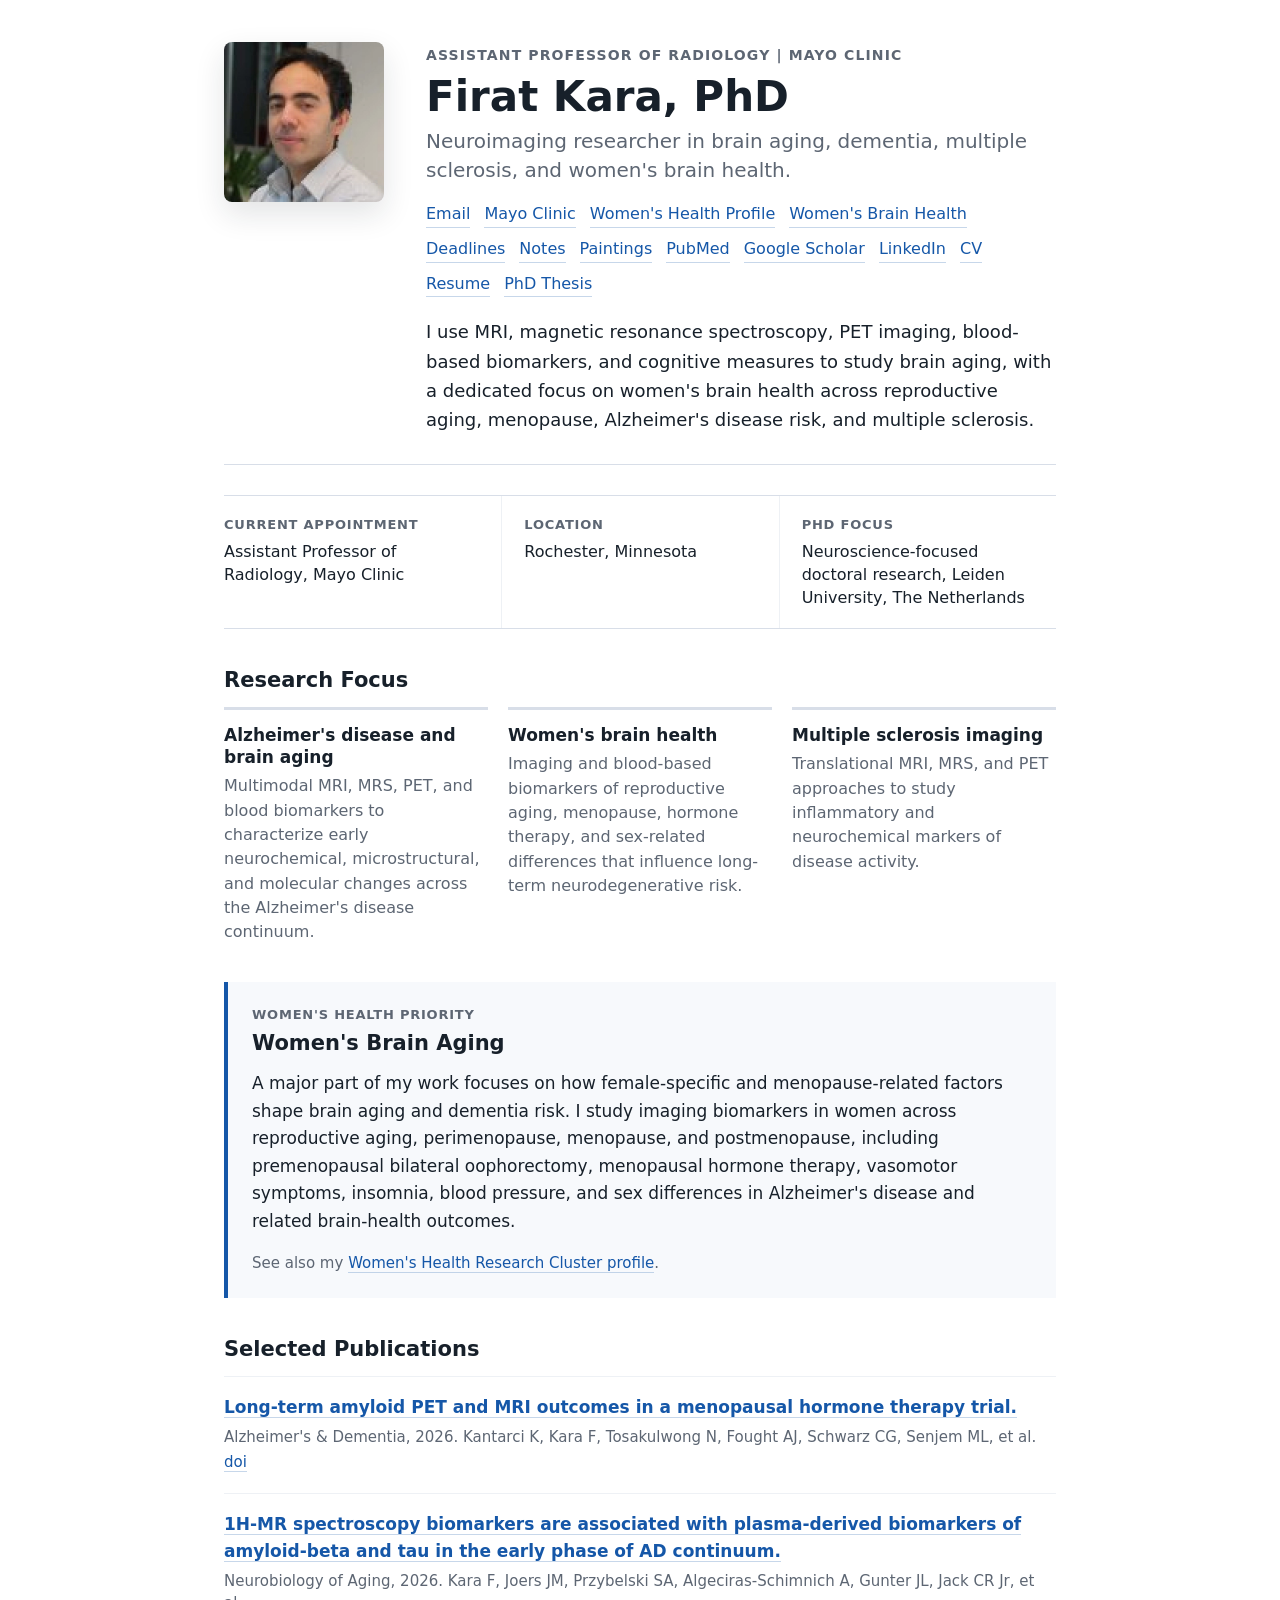
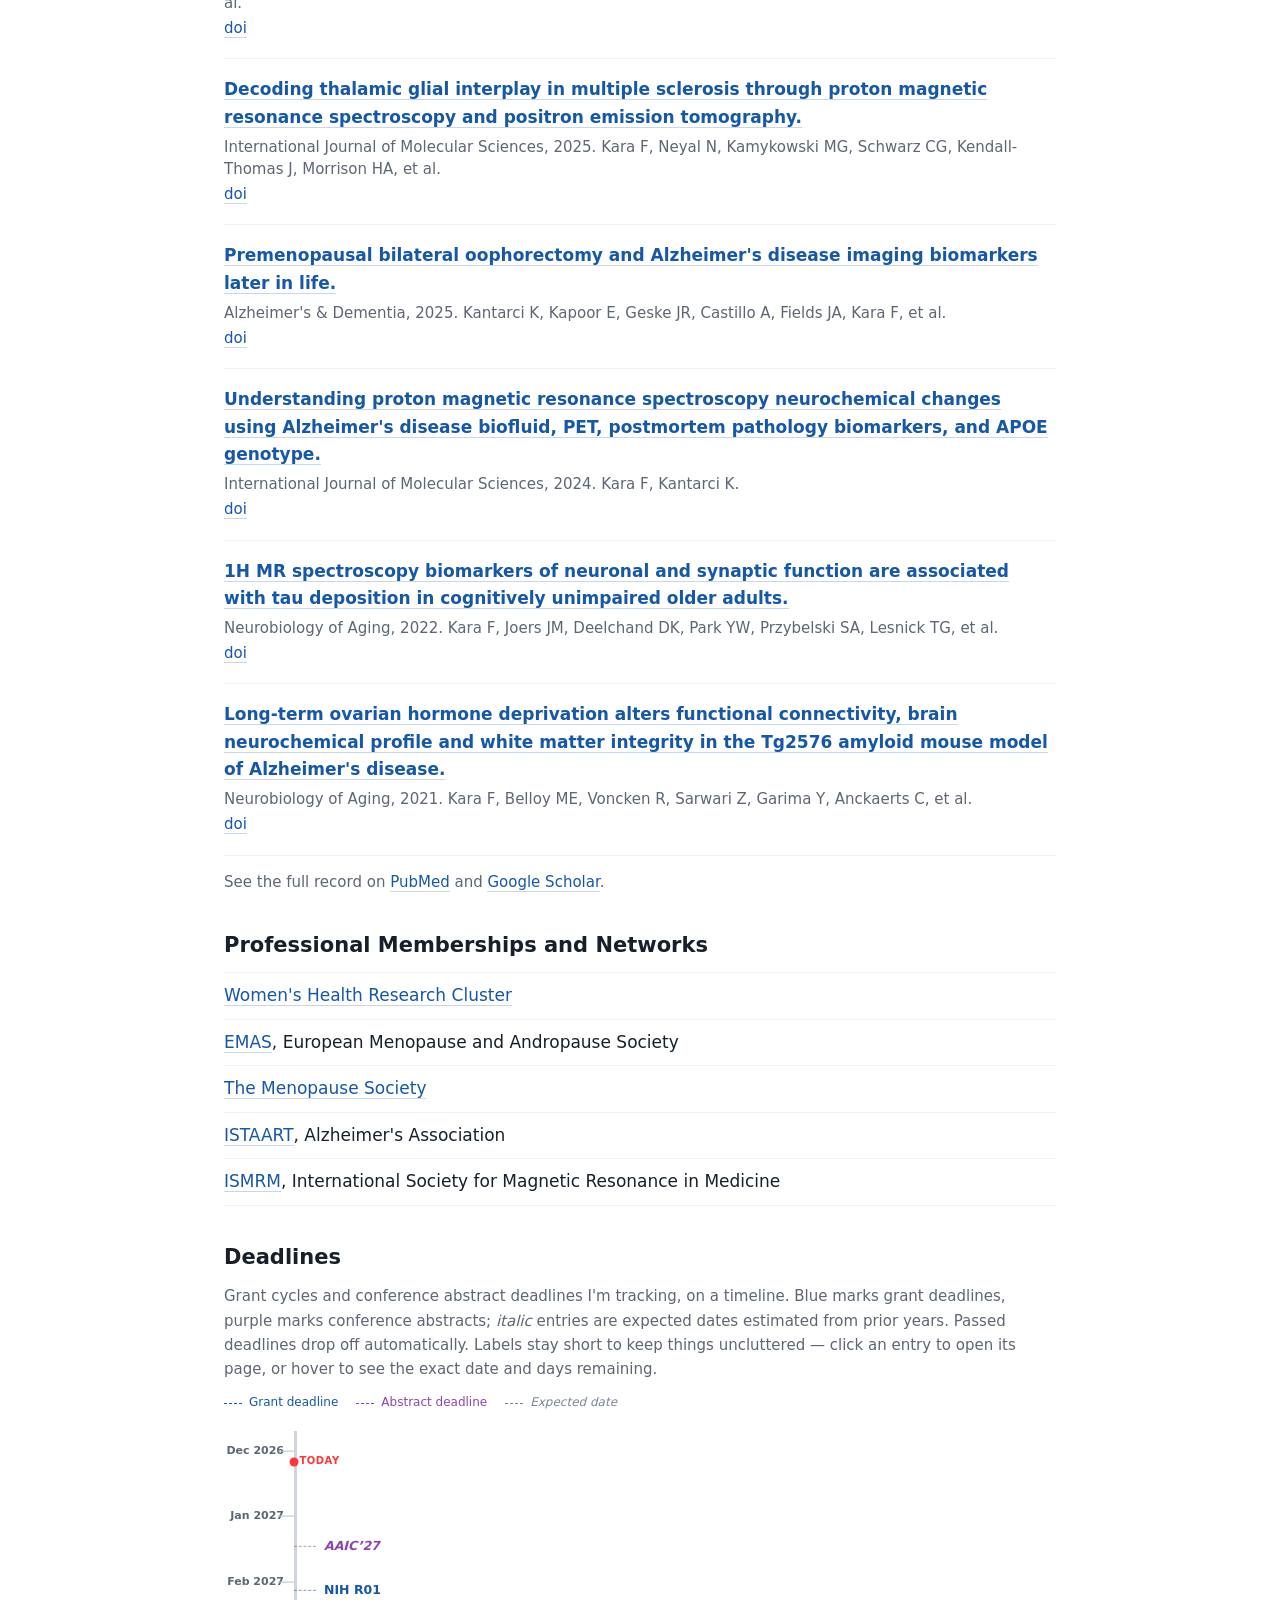
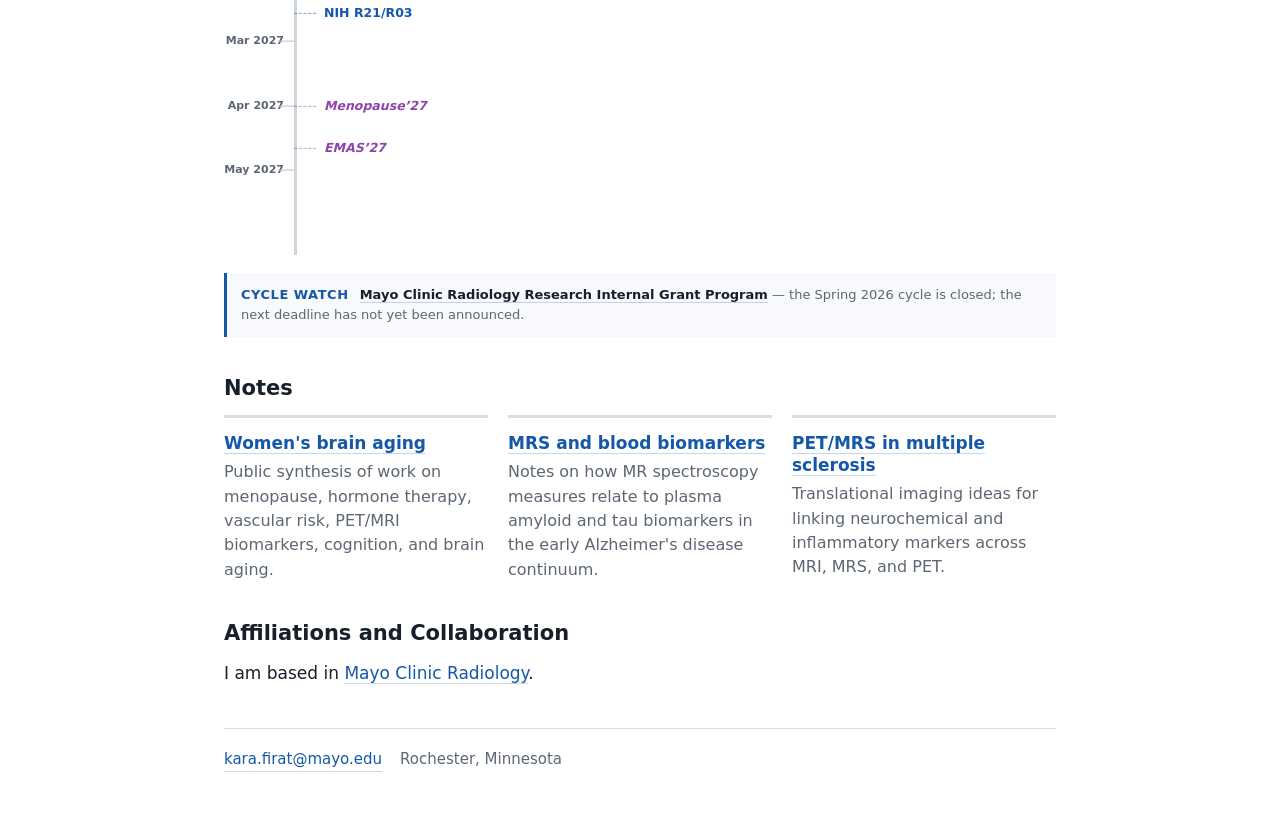
==== commit 23c398da: "Add Radiology grant cycle watch" ====
--- a/index.html
+++ b/index.html
@@ -275,6 +275,11 @@
             </a>
           </div>
         </div>
+        <p class="deadline-watch">
+          <span>Cycle watch</span>
+          <a href="https://www.mayo.edu/research/departments-divisions/department-radiology/overview" target="_blank" rel="noopener">Mayo Clinic Radiology Research Internal Grant Program</a>
+          — the Spring 2026 cycle is closed; the next deadline has not yet been announced.
+        </p>
       </section>
 
       <section id="notes" aria-labelledby="notes-heading">
--- a/styles.css
+++ b/styles.css
@@ -678,6 +678,29 @@
 
 .timeline {
   margin: 18px 0 0;
+}
+
+.deadline-watch {
+  margin: 18px 0 0;
+  padding: 12px 14px;
+  border-left: 3px solid #1557a8;
+  background: var(--panel);
+  color: var(--muted);
+  font-size: 13px;
+  line-height: 1.55;
+}
+
+.deadline-watch span {
+  margin-right: 7px;
+  color: #1557a8;
+  font-weight: 700;
+  text-transform: uppercase;
+  letter-spacing: 0.04em;
+}
+
+.deadline-watch a {
+  color: var(--text);
+  font-weight: 600;
 }
 
 /* Fallback (no JS): a clean, readable list */
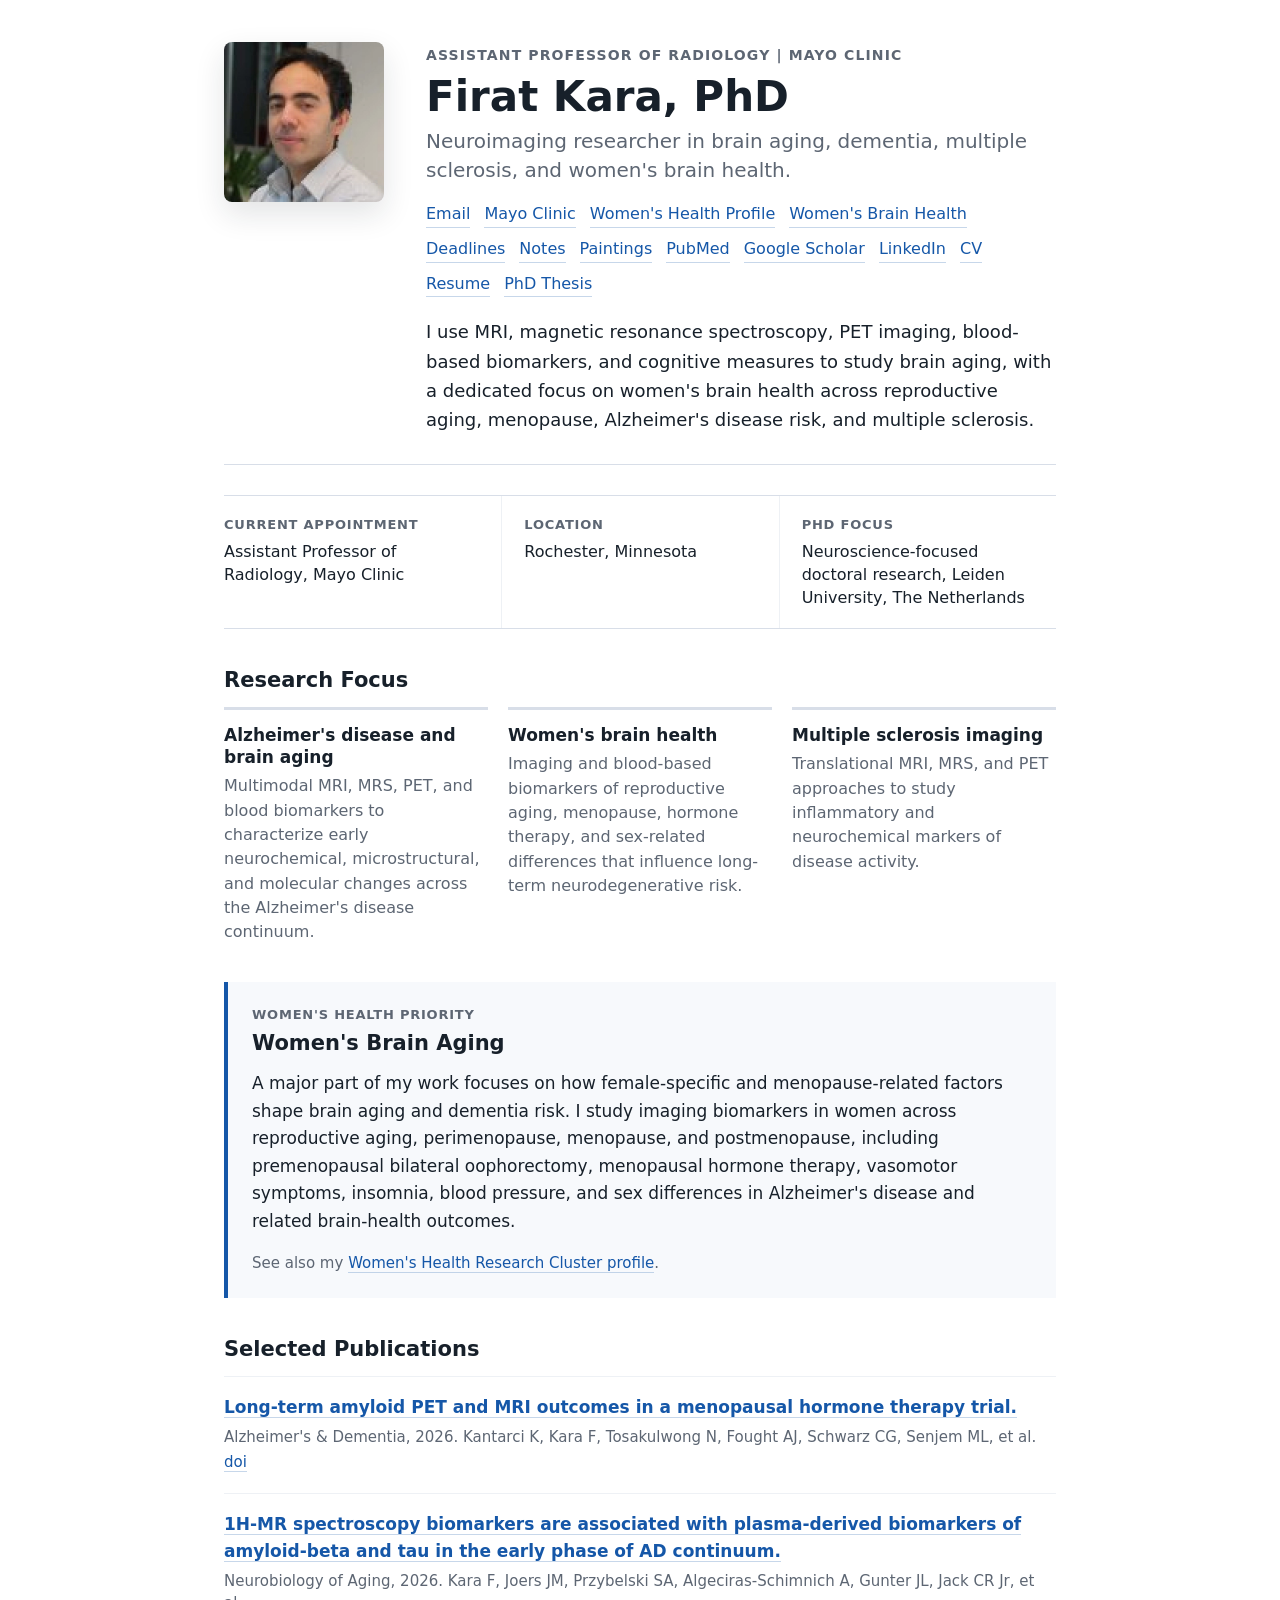
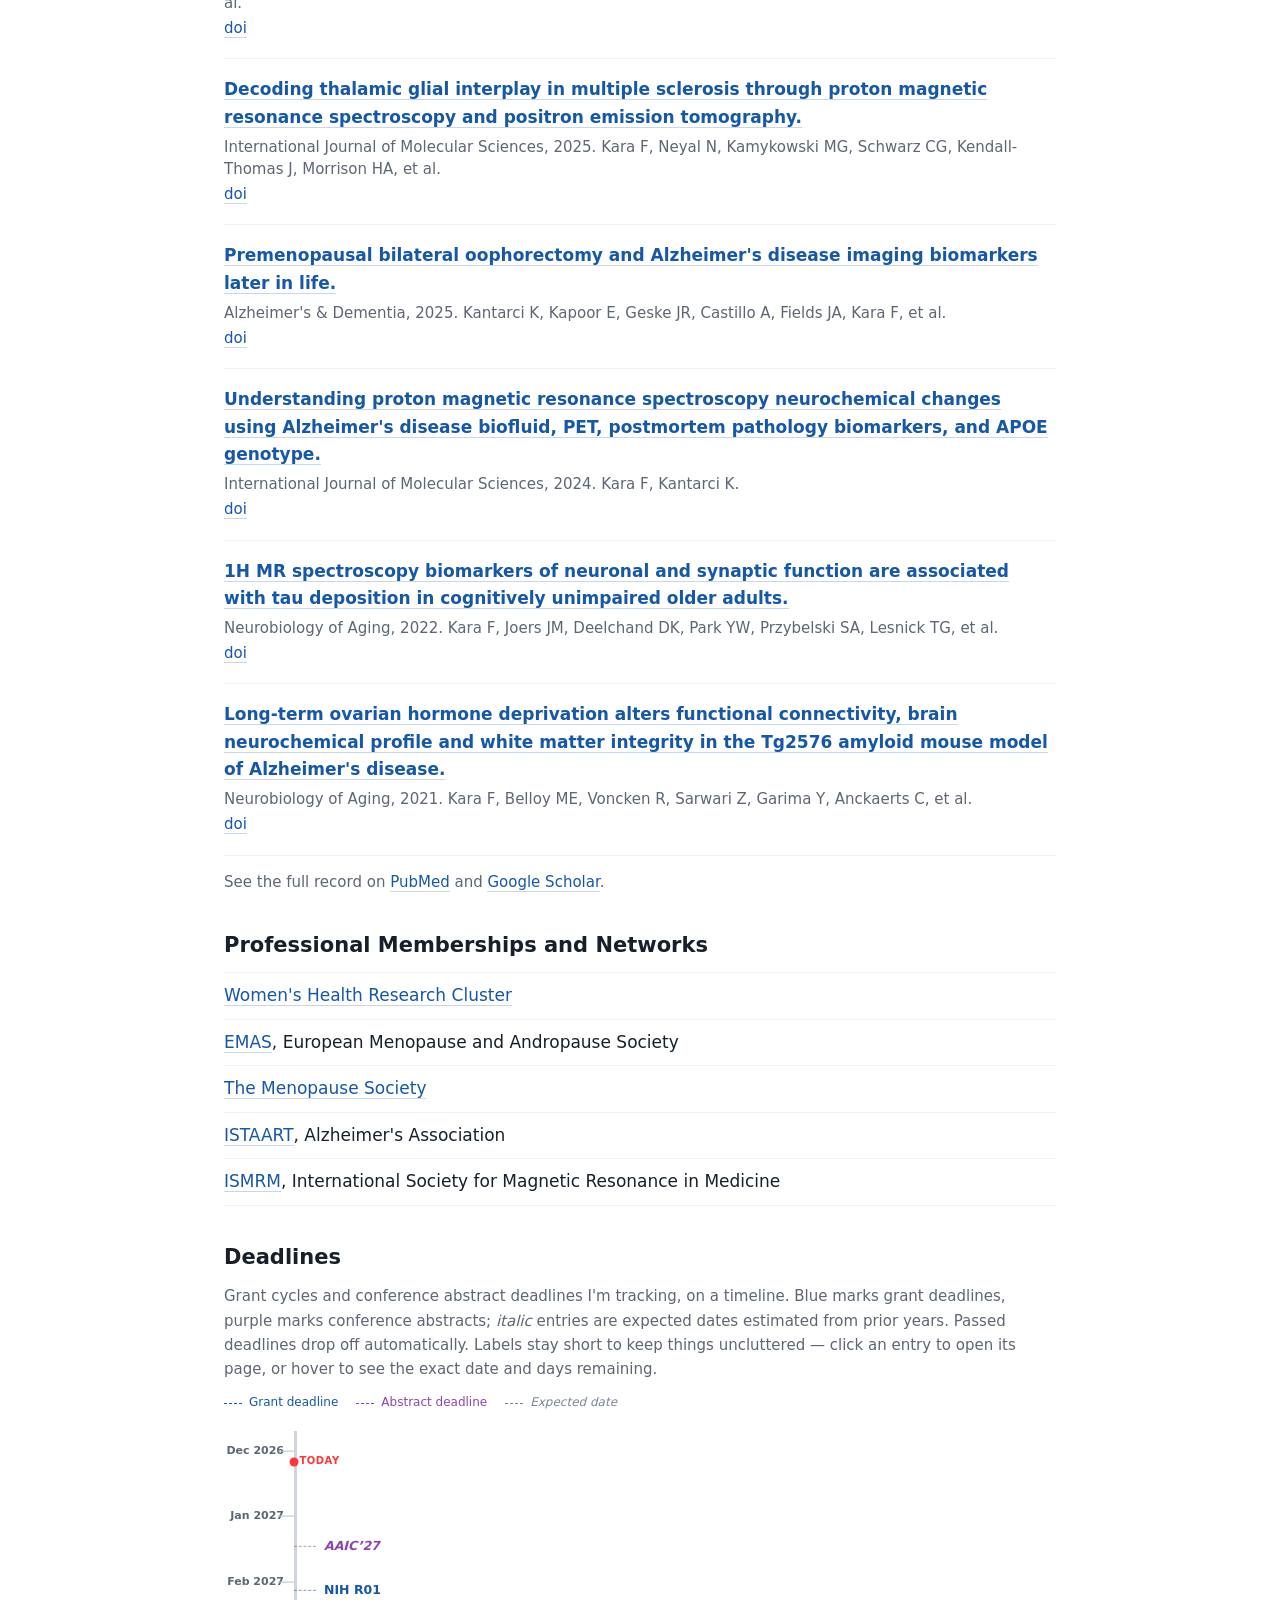
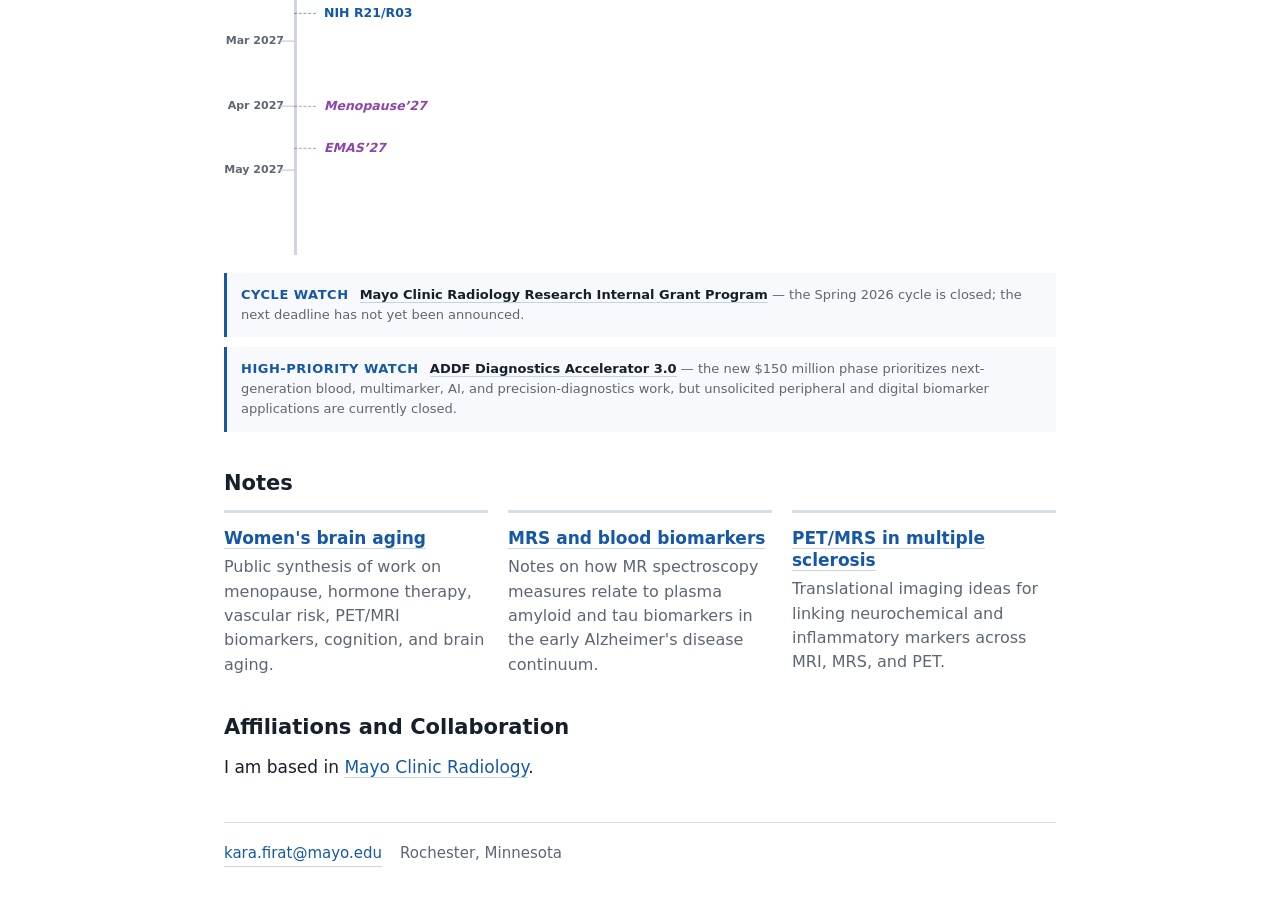
==== commit ef83cfb2: "Distinguish ADDF Diagnostics Accelerator funding" ====
--- a/index.html
+++ b/index.html
@@ -220,7 +220,7 @@
             </a>
             <a class="tl-item grant" data-date="2026-09-14" href="https://www.alzdiscovery.org/research-and-grants/funding-opportunities/biomarkers" target="_blank" rel="noopener" title="Alzheimer's Drug Discovery Foundation — Neuroimaging & CSF Biomarker LOI, Sep 14, 2026">
               <span class="tl-lead" aria-hidden="true"></span>
-              <span class="tl-name">ADDF biomarker</span>
+              <span class="tl-name">ADDF imaging/CSF</span>
               <span class="tl-date">Sep 14, 2026</span>
             </a>
             <a class="tl-item grant" data-date="2026-09-30" href="https://thepauselife.com/pages/haver-family-foundation" target="_blank" rel="noopener" title="Haver Family Foundation grant — Sep 30, 2026 (menopause/brain health; applicant must be a 501(c)(3) organization, e.g. Mayo)">
@@ -279,6 +279,11 @@
           <span>Cycle watch</span>
           <a href="https://www.mayo.edu/research/departments-divisions/department-radiology/overview" target="_blank" rel="noopener">Mayo Clinic Radiology Research Internal Grant Program</a>
           — the Spring 2026 cycle is closed; the next deadline has not yet been announced.
+        </p>
+        <p class="deadline-watch">
+          <span>High-priority watch</span>
+          <a href="https://www.alzdiscovery.org/news-room/announcements/addf-launches-new-phase-of-150-million-diagnostics-accelerator-initiative-to-power-next-generation-of-alzheimers-precision-medicine-worldwide" target="_blank" rel="noopener">ADDF Diagnostics Accelerator 3.0</a>
+          — the new $150 million phase prioritizes next-generation blood, multimarker, AI, and precision-diagnostics work, but unsolicited peripheral and digital biomarker applications are currently closed.
         </p>
       </section>
 
--- a/styles.css
+++ b/styles.css
@@ -688,6 +688,10 @@
   color: var(--muted);
   font-size: 13px;
   line-height: 1.55;
+}
+
+.deadline-watch + .deadline-watch {
+  margin-top: 10px;
 }
 
 .deadline-watch span {
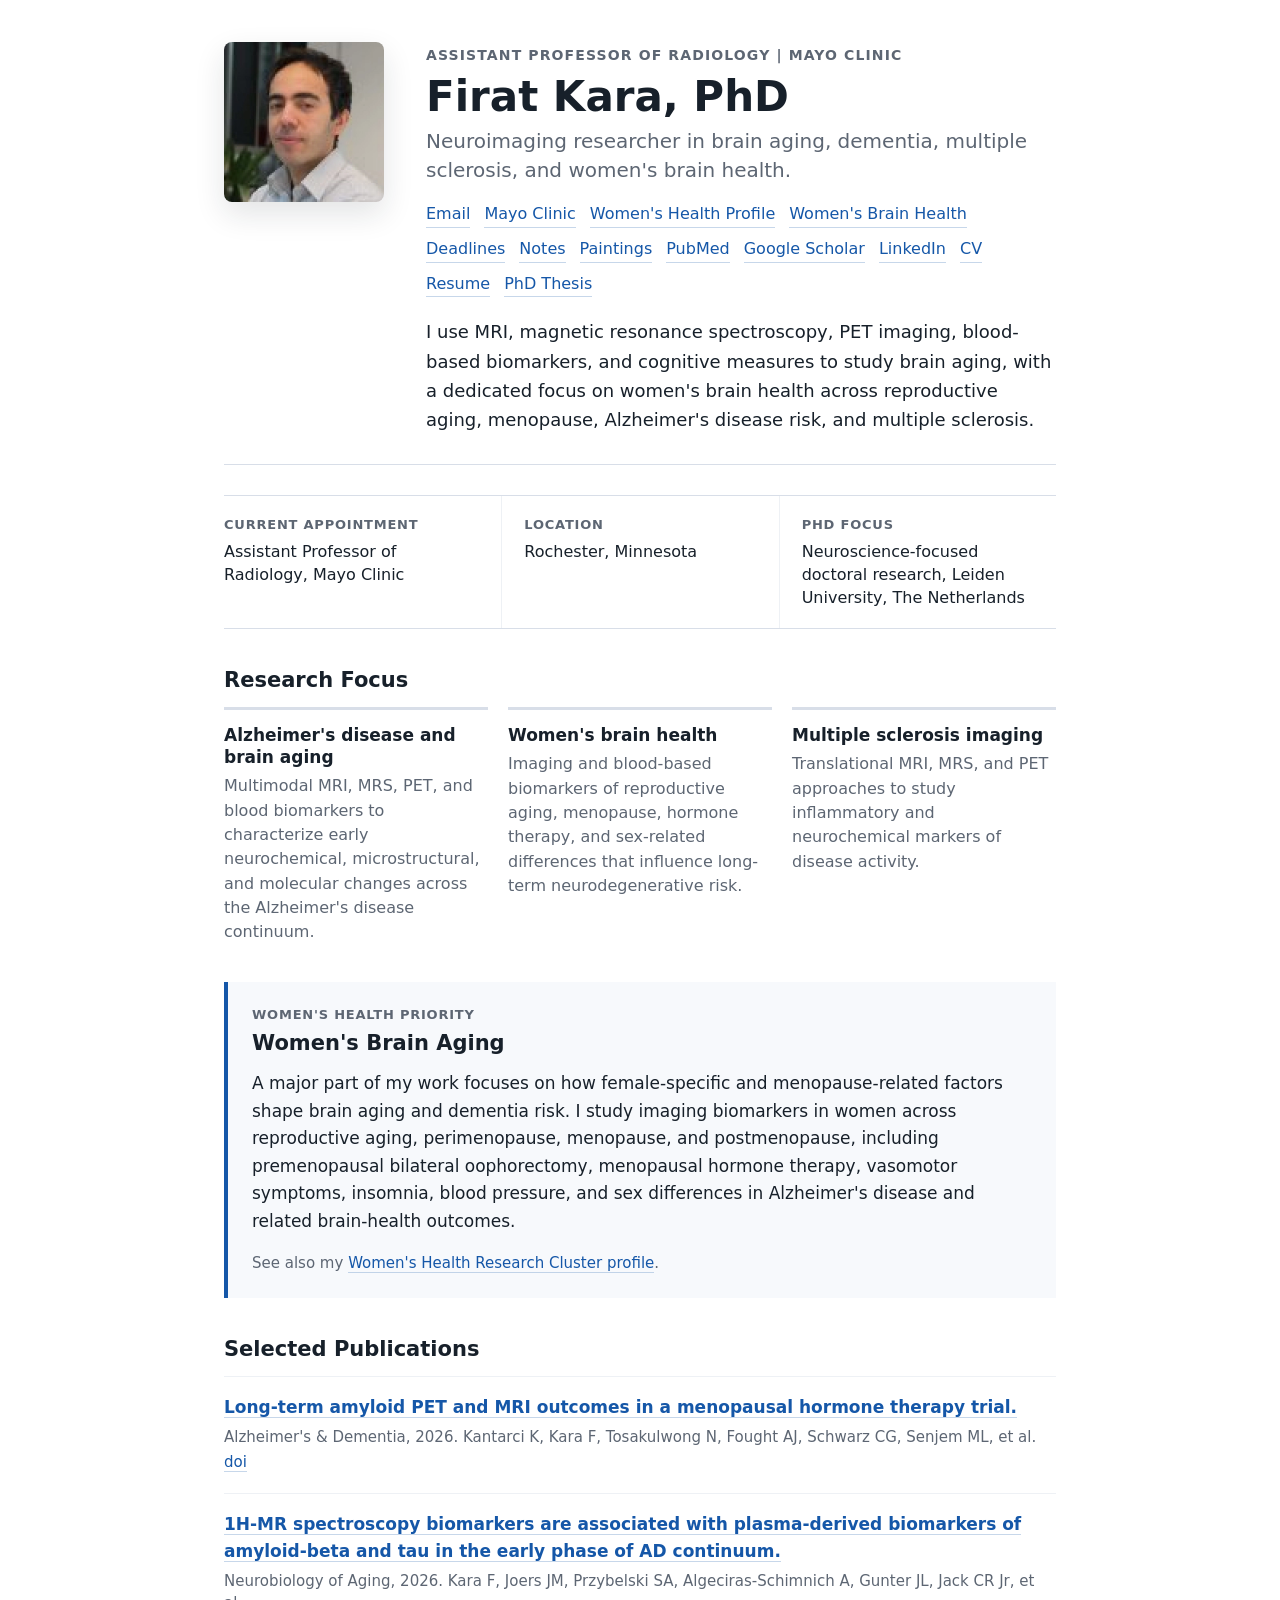
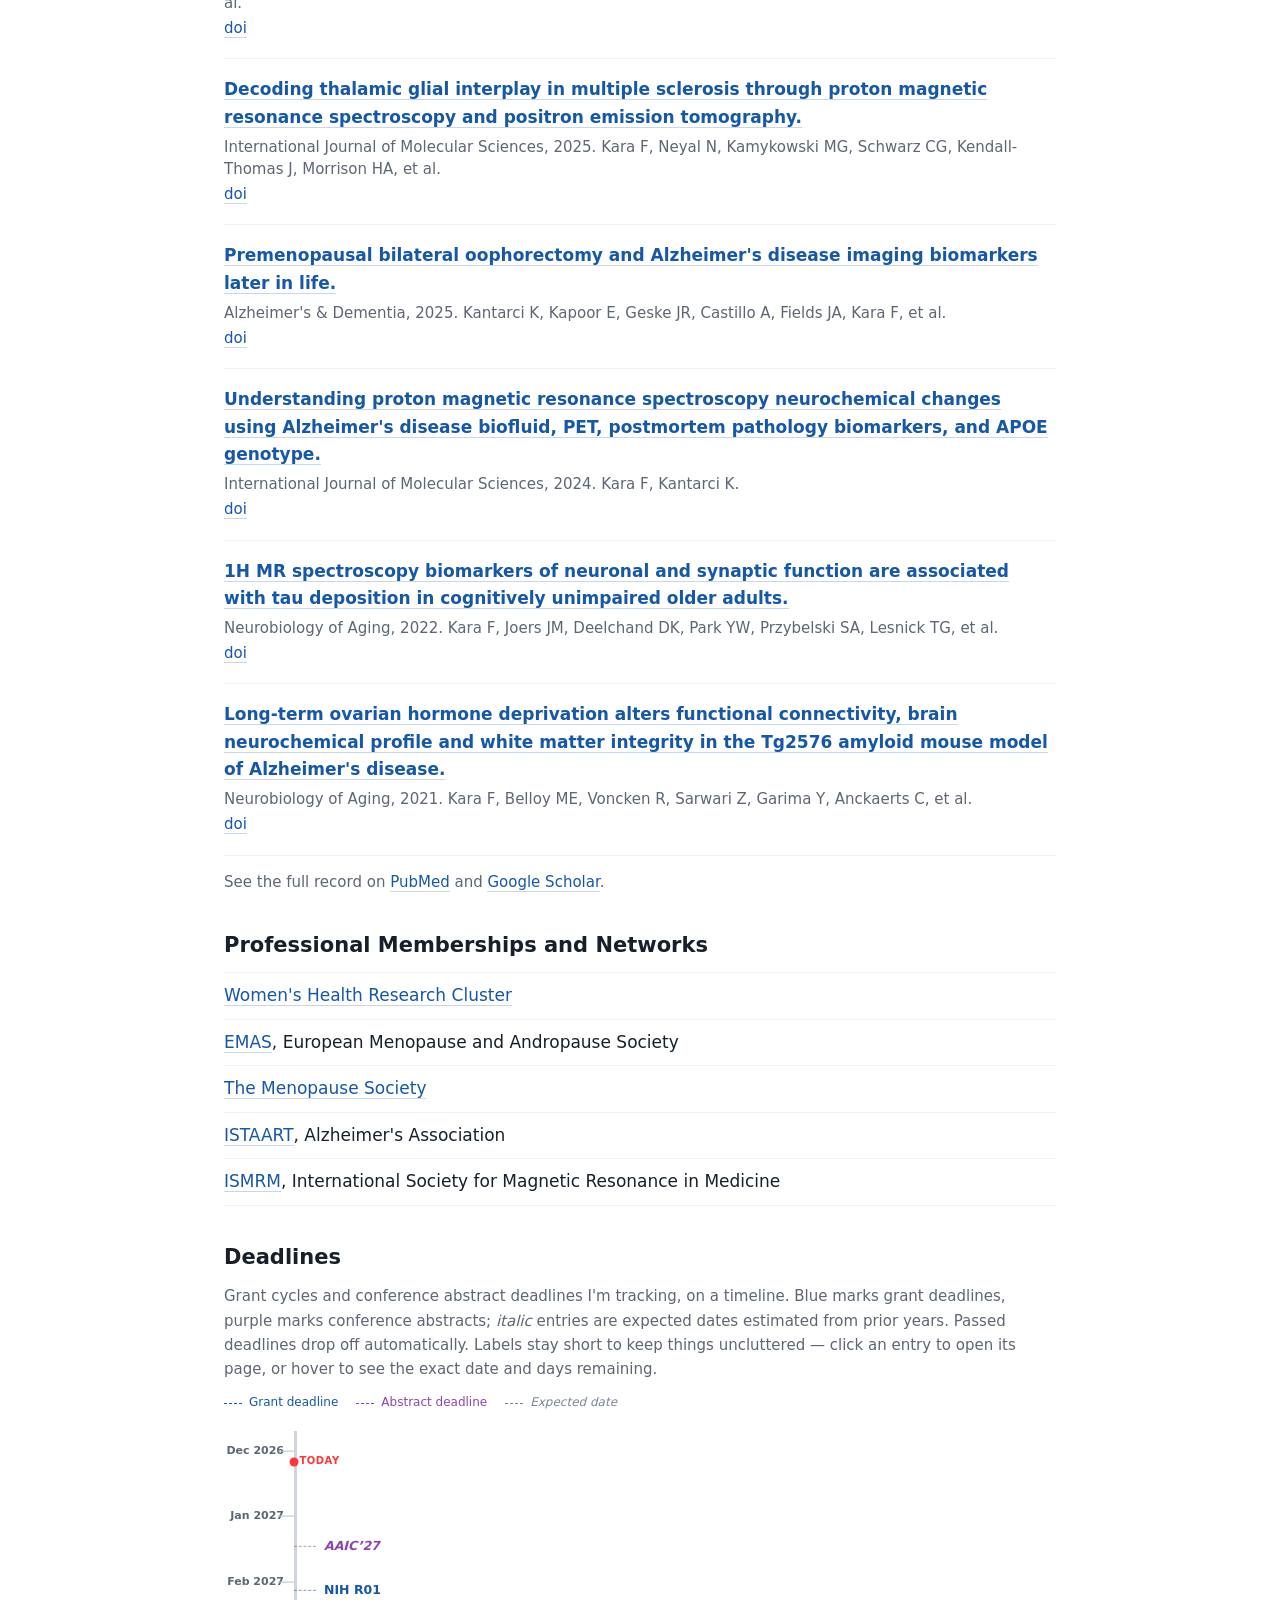
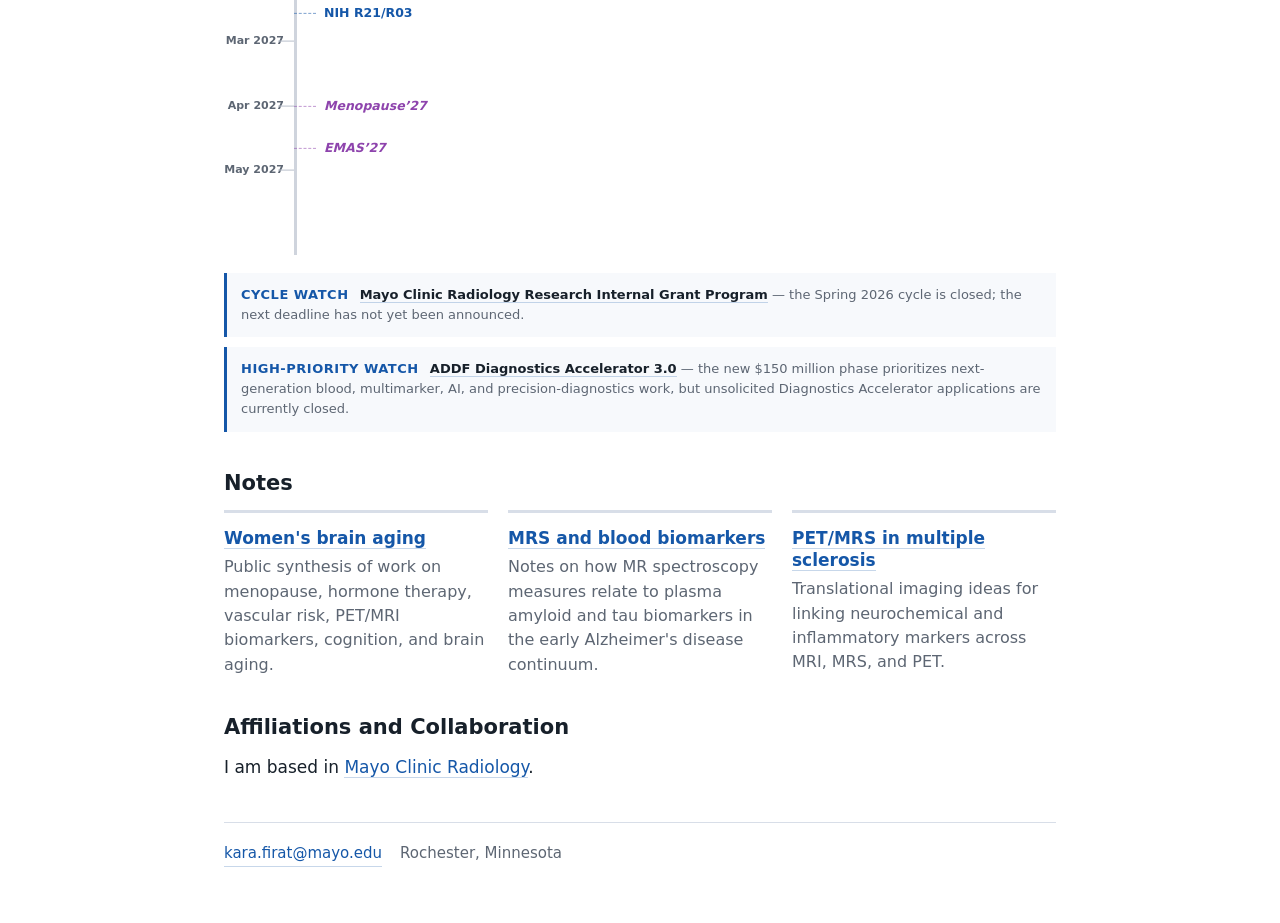
==== commit fcd9aa42: "Clarify ADDF Diagnostics Accelerator closure" ====
--- a/index.html
+++ b/index.html
@@ -283,7 +283,7 @@
         <p class="deadline-watch">
           <span>High-priority watch</span>
           <a href="https://www.alzdiscovery.org/news-room/announcements/addf-launches-new-phase-of-150-million-diagnostics-accelerator-initiative-to-power-next-generation-of-alzheimers-precision-medicine-worldwide" target="_blank" rel="noopener">ADDF Diagnostics Accelerator 3.0</a>
-          — the new $150 million phase prioritizes next-generation blood, multimarker, AI, and precision-diagnostics work, but unsolicited peripheral and digital biomarker applications are currently closed.
+          — the new $150 million phase prioritizes next-generation blood, multimarker, AI, and precision-diagnostics work, but unsolicited Diagnostics Accelerator applications are currently closed.
         </p>
       </section>
 
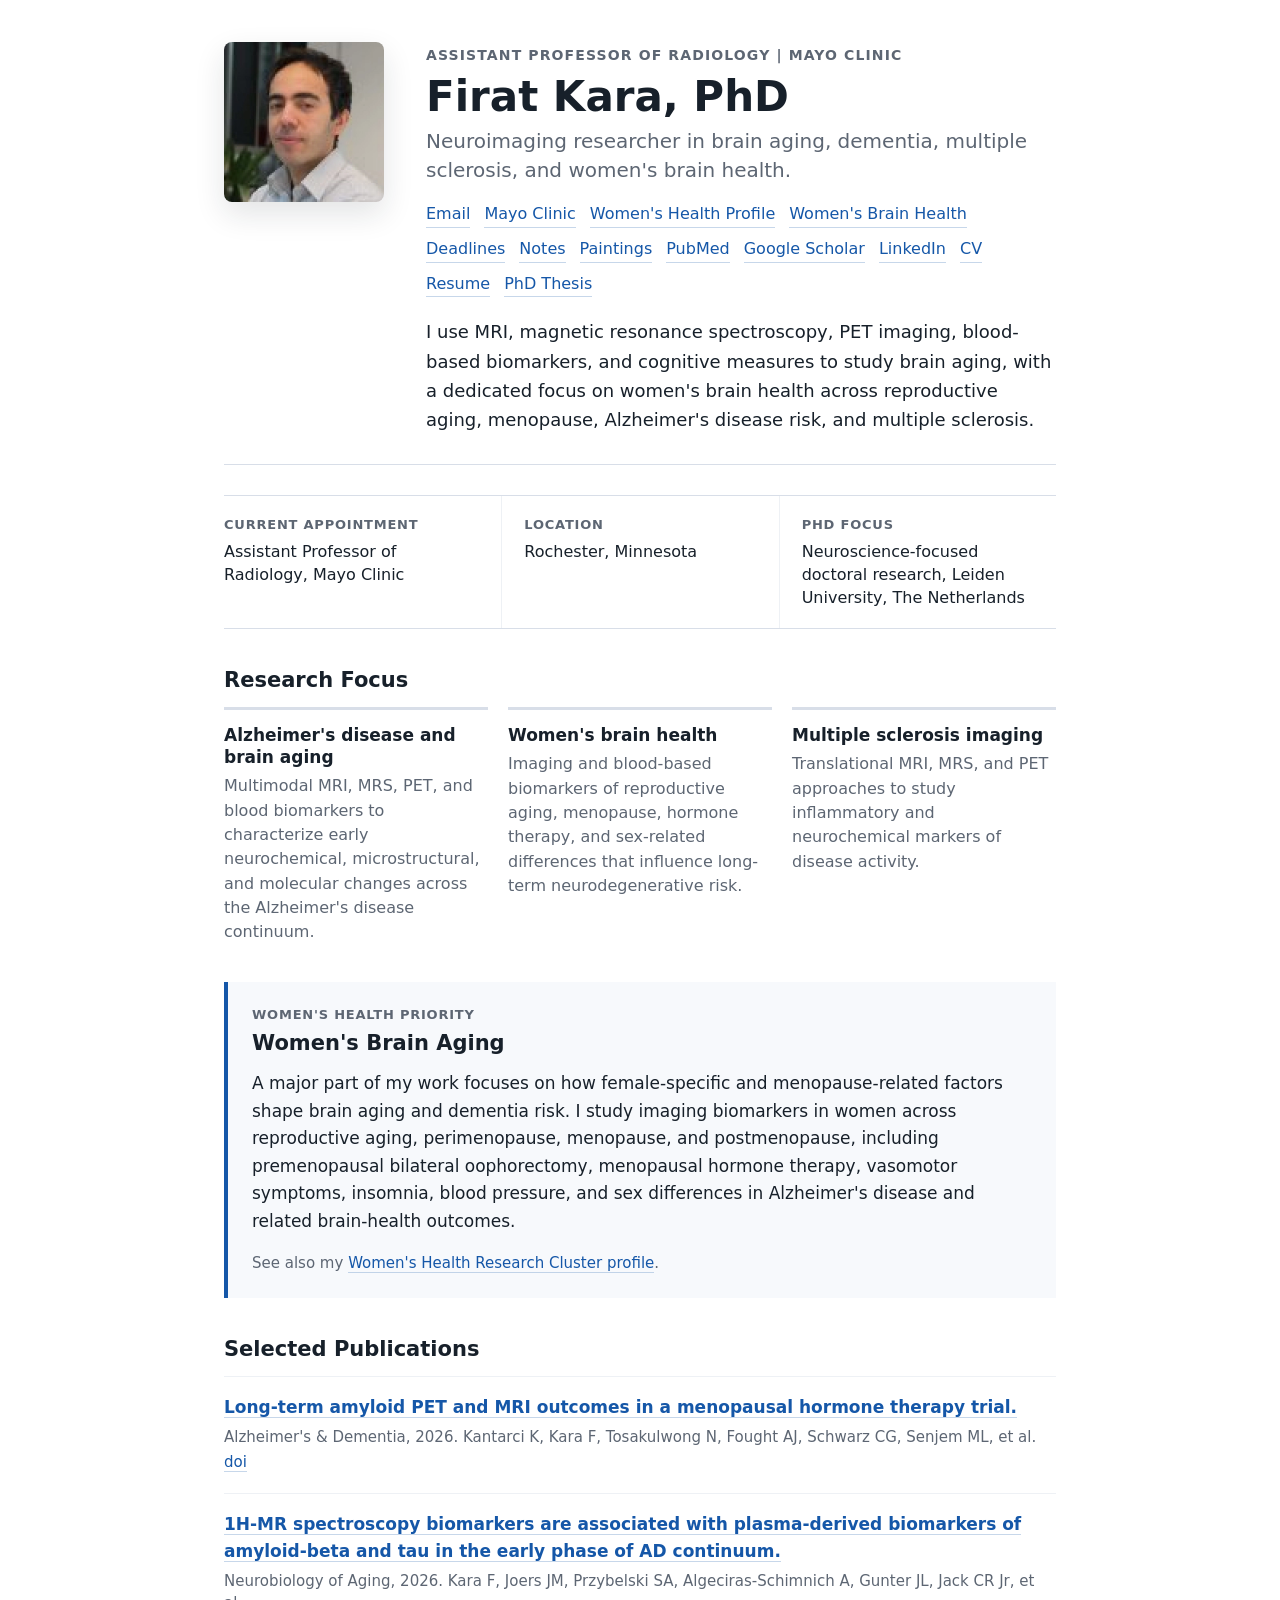
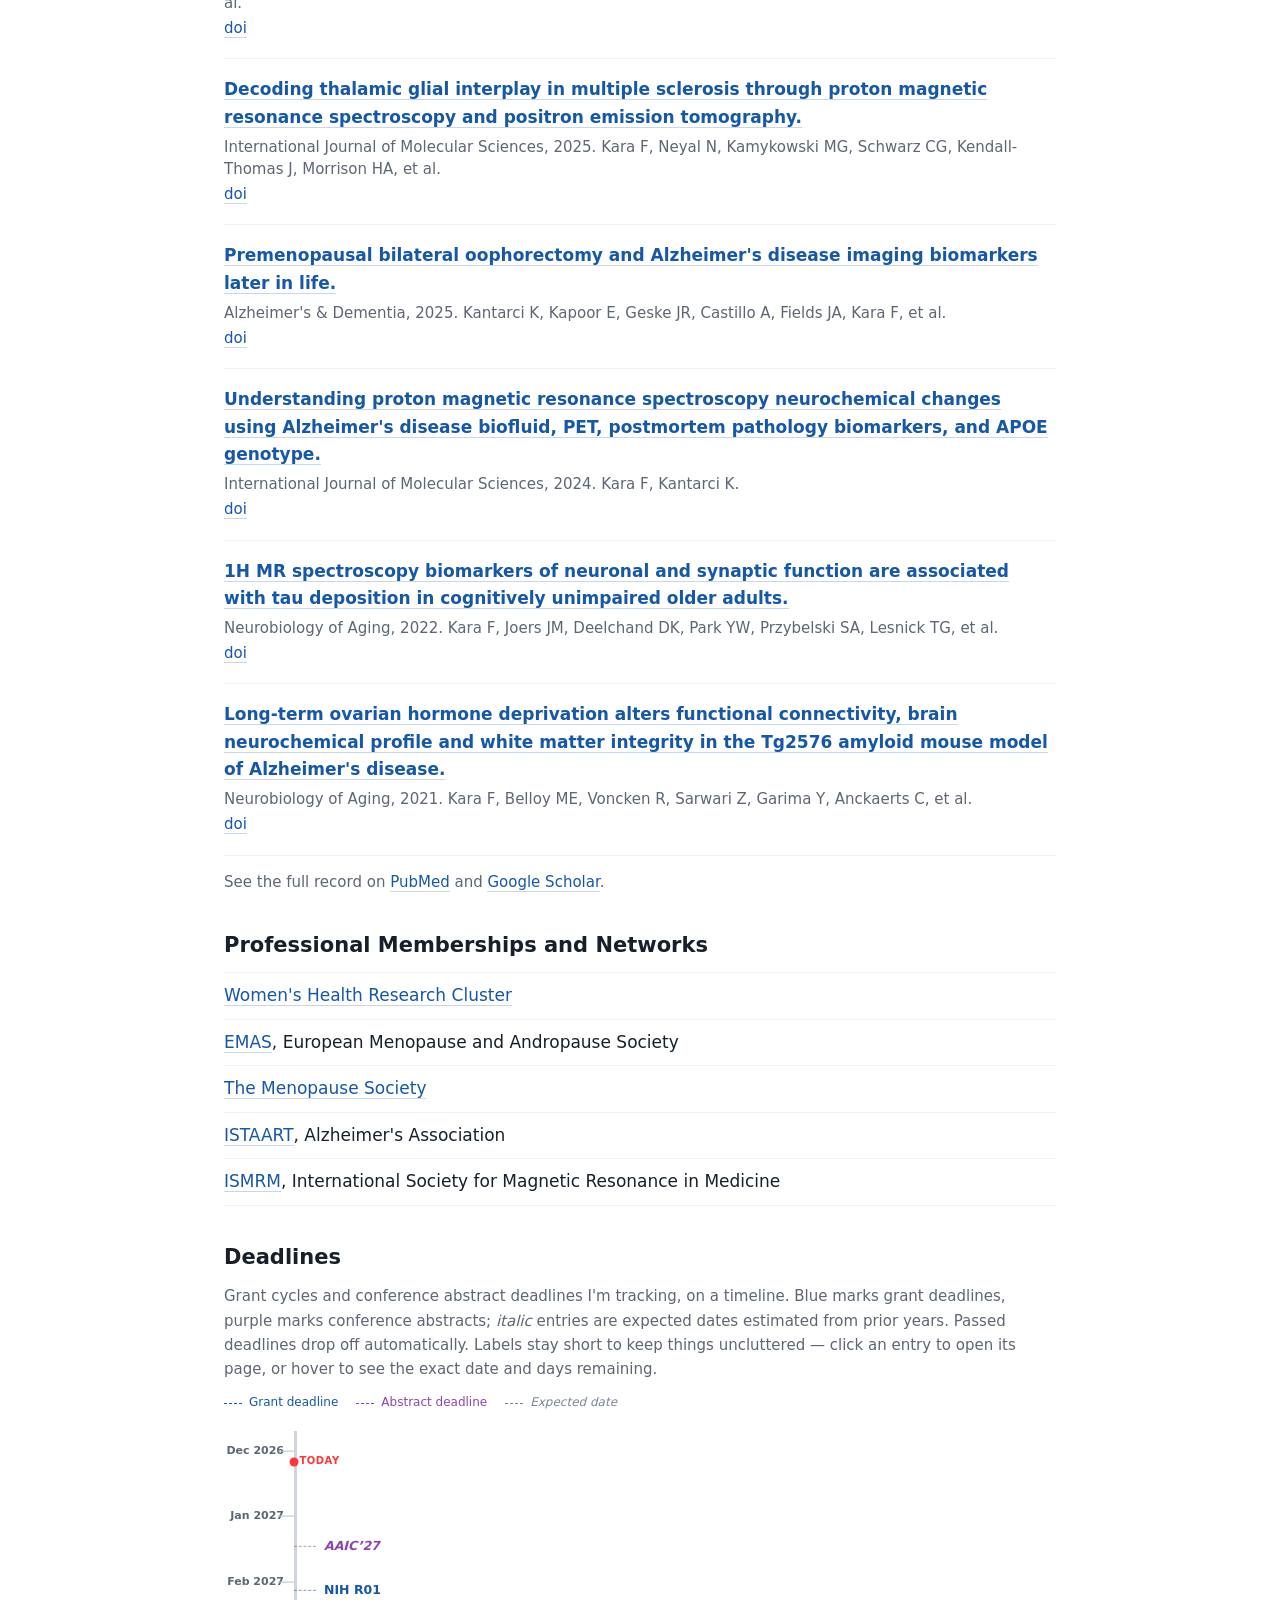
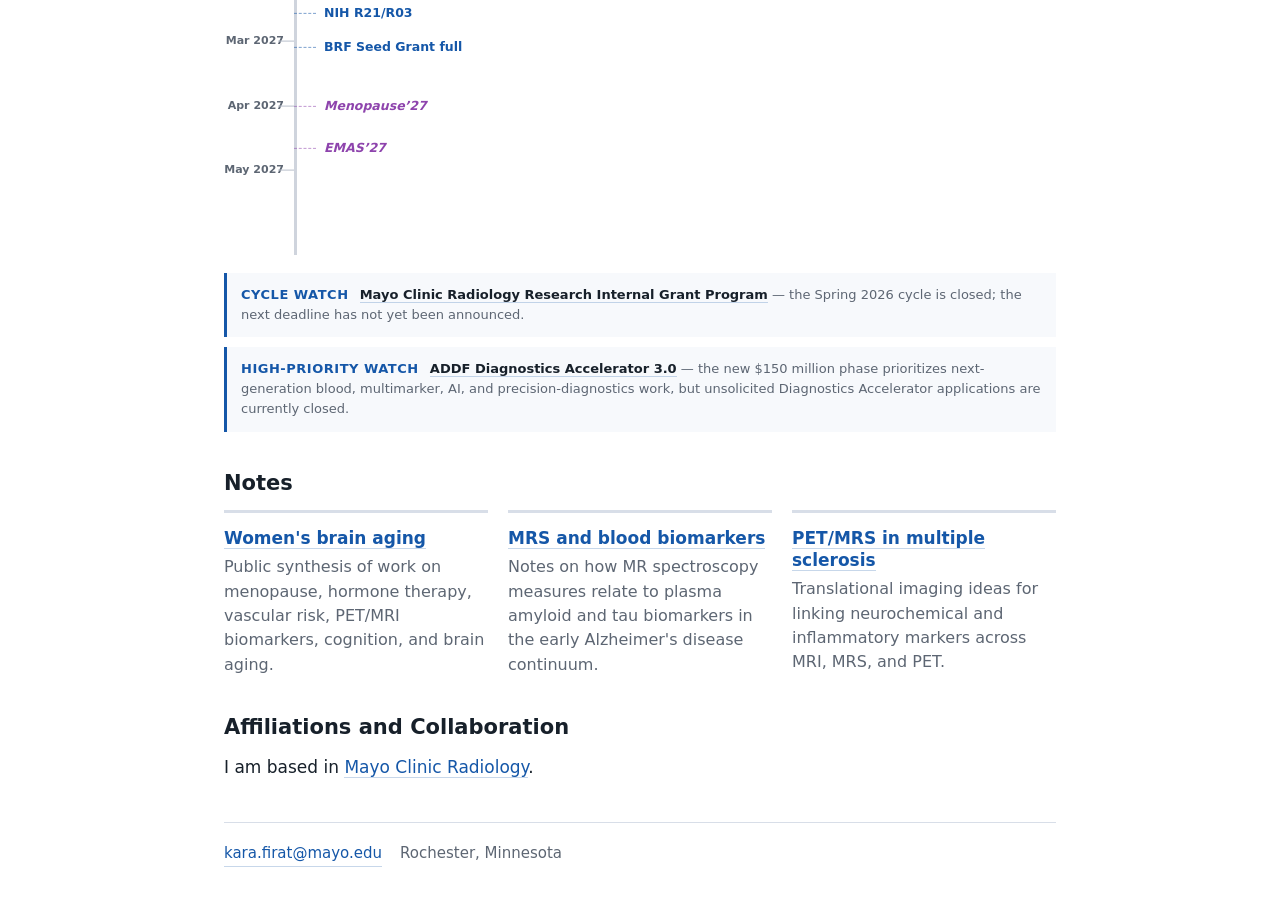
==== commit 42226956: "Add Menopause Society and BRF grant deadlines" ====
--- a/index.html
+++ b/index.html
@@ -223,6 +223,11 @@
               <span class="tl-name">ADDF imaging/CSF</span>
               <span class="tl-date">Sep 14, 2026</span>
             </a>
+            <a class="tl-item grant" data-date="2026-09-21" href="https://menopause.org/professional-resources/research-pilot-funding-program" target="_blank" rel="noopener" title="The Menopause Society Research Pilot Funding Program — invited full proposals due Sep 21, 2026">
+              <span class="tl-lead" aria-hidden="true"></span>
+              <span class="tl-name">Menopause Society full</span>
+              <span class="tl-date">Sep 21, 2026</span>
+            </a>
             <a class="tl-item grant" data-date="2026-09-30" href="https://thepauselife.com/pages/haver-family-foundation" target="_blank" rel="noopener" title="Haver Family Foundation grant — Sep 30, 2026 (menopause/brain health; applicant must be a 501(c)(3) organization, e.g. Mayo)">
               <span class="tl-lead" aria-hidden="true"></span>
               <span class="tl-name">Haver Foundation</span>
@@ -233,7 +238,7 @@
               <span class="tl-name">NIH R01</span>
               <span class="tl-date">Oct 5, 2026</span>
             </a>
-            <a class="tl-item grant" data-date="2026-10-14" href="https://www.alz.org/research/for_researchers/grants/types-of-grants/aarga" target="_blank" rel="noopener" title="Alzheimer's Association AARGA — full application, Oct 14, 2026">
+            <a class="tl-item grant" data-date="2026-10-14" href="https://www.alz.org/research/for_researchers/grants/types-of-grants/aarga" target="_blank" rel="noopener" title="Alzheimer's Association AARGA — full application for eligible LOI applicants, Oct 14, 2026">
               <span class="tl-lead" aria-hidden="true"></span>
               <span class="tl-name">AARGA full</span>
               <span class="tl-date">Oct 14, 2026</span>
@@ -248,6 +253,11 @@
               <span class="tl-name">ISMRM&#8217;27</span>
               <span class="tl-date">Oct 28, 2026</span>
             </a>
+            <a class="tl-item grant" data-date="2026-11-03" href="https://www.thebrf.org/seed-grants/" target="_blank" rel="noopener" title="Brain Research Foundation 2027 Seed Grant — LOI for institutionally nominated applicants, Nov 3, 2026">
+              <span class="tl-lead" aria-hidden="true"></span>
+              <span class="tl-name">BRF Seed Grant LOI</span>
+              <span class="tl-date">Nov 3, 2026</span>
+            </a>
             <a class="tl-item abstract expected" data-date="2027-01-15" href="https://aaic.alz.org/abstracts/overview.asp" target="_blank" rel="noopener" title="AAIC 2027 abstract submission — expected mid-January 2027 (Chicago, Jul 18-22, 2027)">
               <span class="tl-lead" aria-hidden="true"></span>
               <span class="tl-name">AAIC&#8217;27</span>
@@ -262,6 +272,11 @@
               <span class="tl-lead" aria-hidden="true"></span>
               <span class="tl-name">NIH R21/R03</span>
               <span class="tl-date">Feb 16, 2027</span>
+            </a>
+            <a class="tl-item grant" data-date="2027-03-04" href="https://www.thebrf.org/seed-grants/" target="_blank" rel="noopener" title="Brain Research Foundation 2027 Seed Grant — invited full applications due Mar 4, 2027">
+              <span class="tl-lead" aria-hidden="true"></span>
+              <span class="tl-name">BRF Seed Grant full</span>
+              <span class="tl-date">Mar 4, 2027</span>
             </a>
             <a class="tl-item abstract expected" data-date="2027-04-01" href="https://menopause.org/annual-meetings/future-meetings" target="_blank" rel="noopener" title="Menopause Society 2027 abstract submission — expected spring 2027">
               <span class="tl-lead" aria-hidden="true"></span>
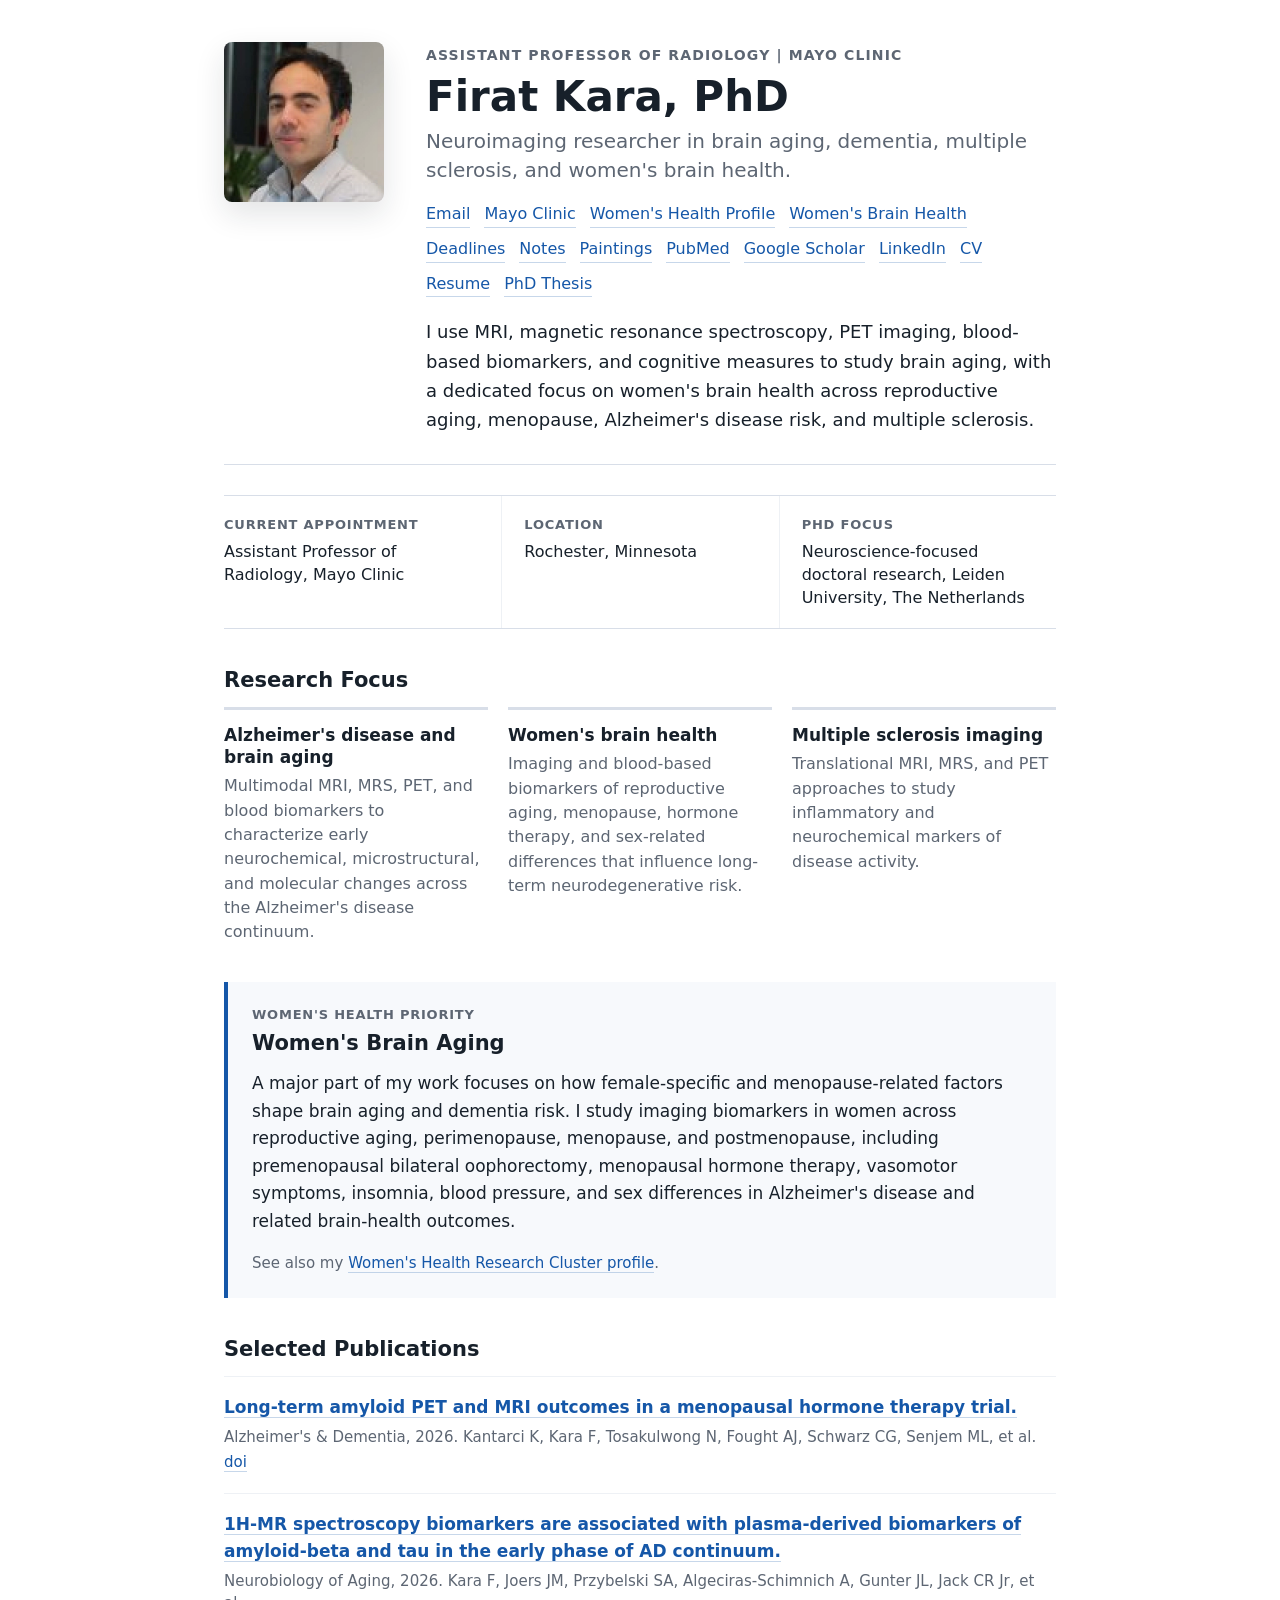
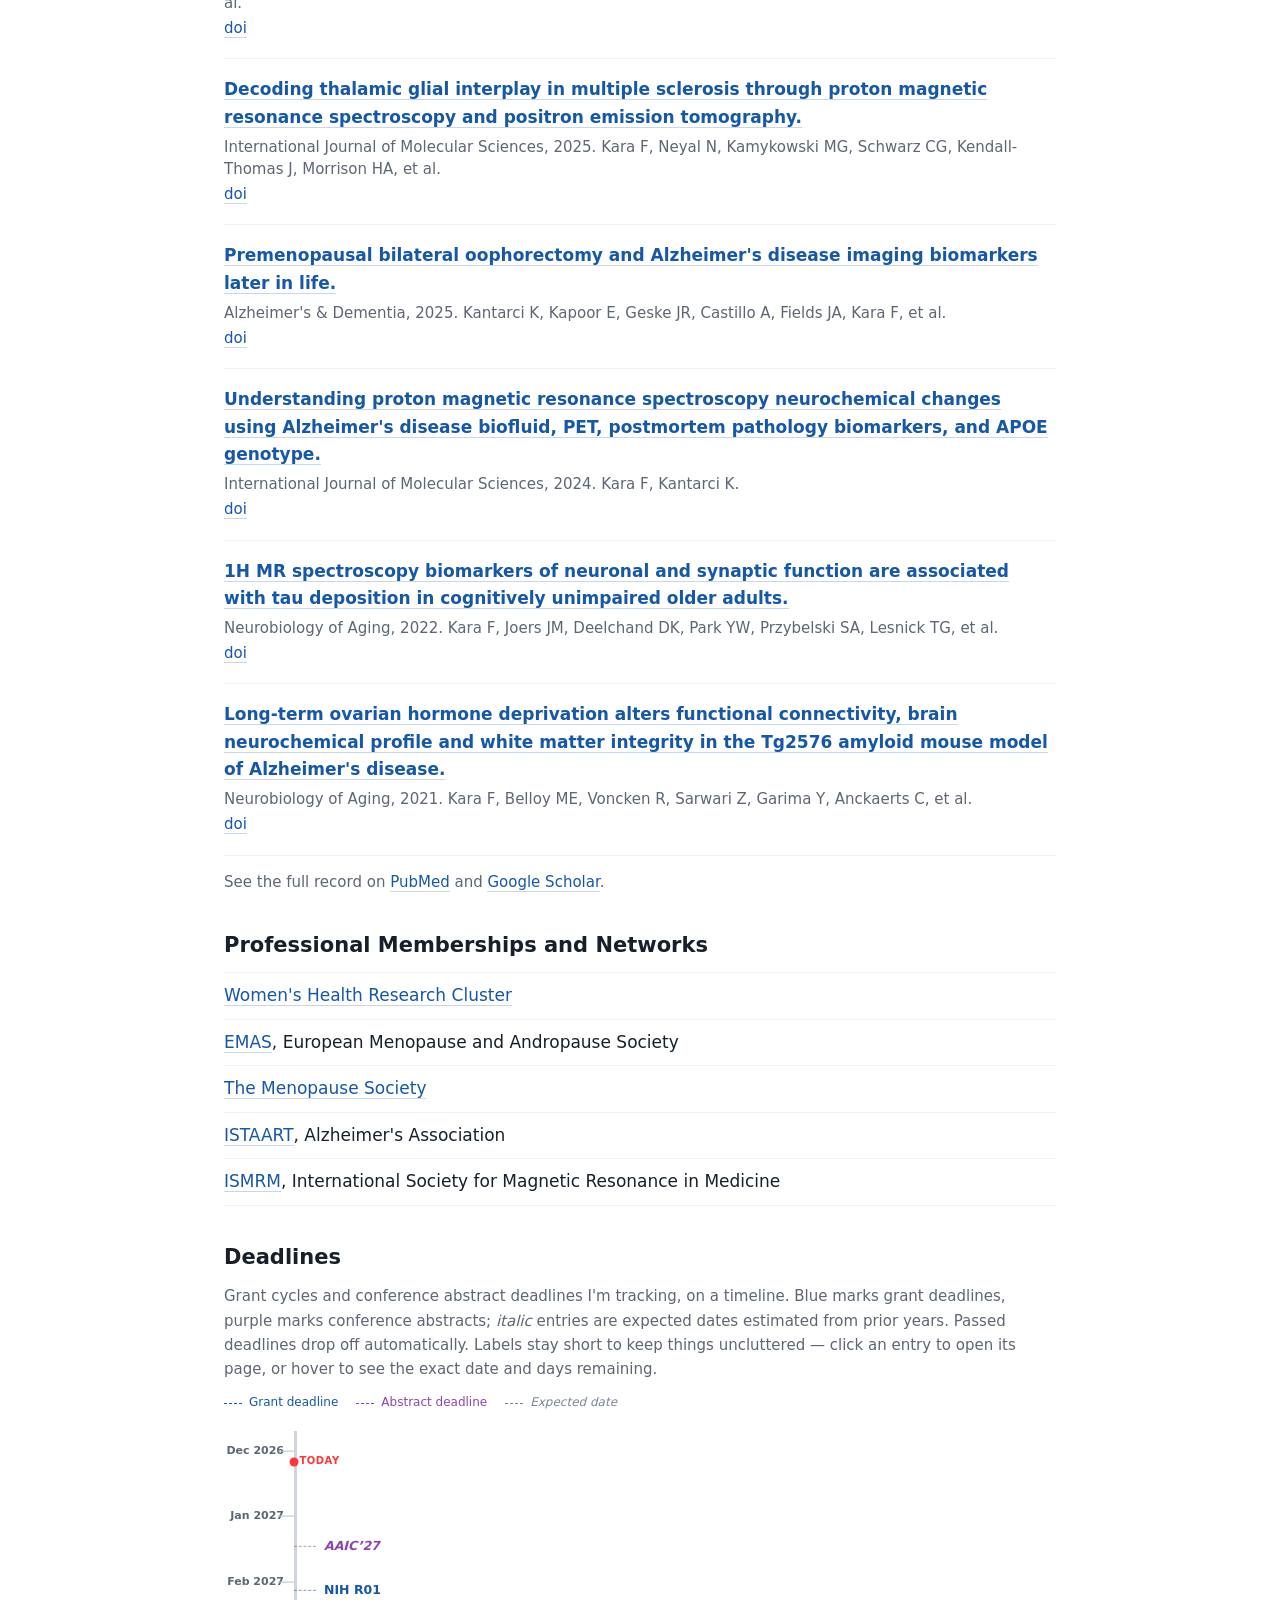
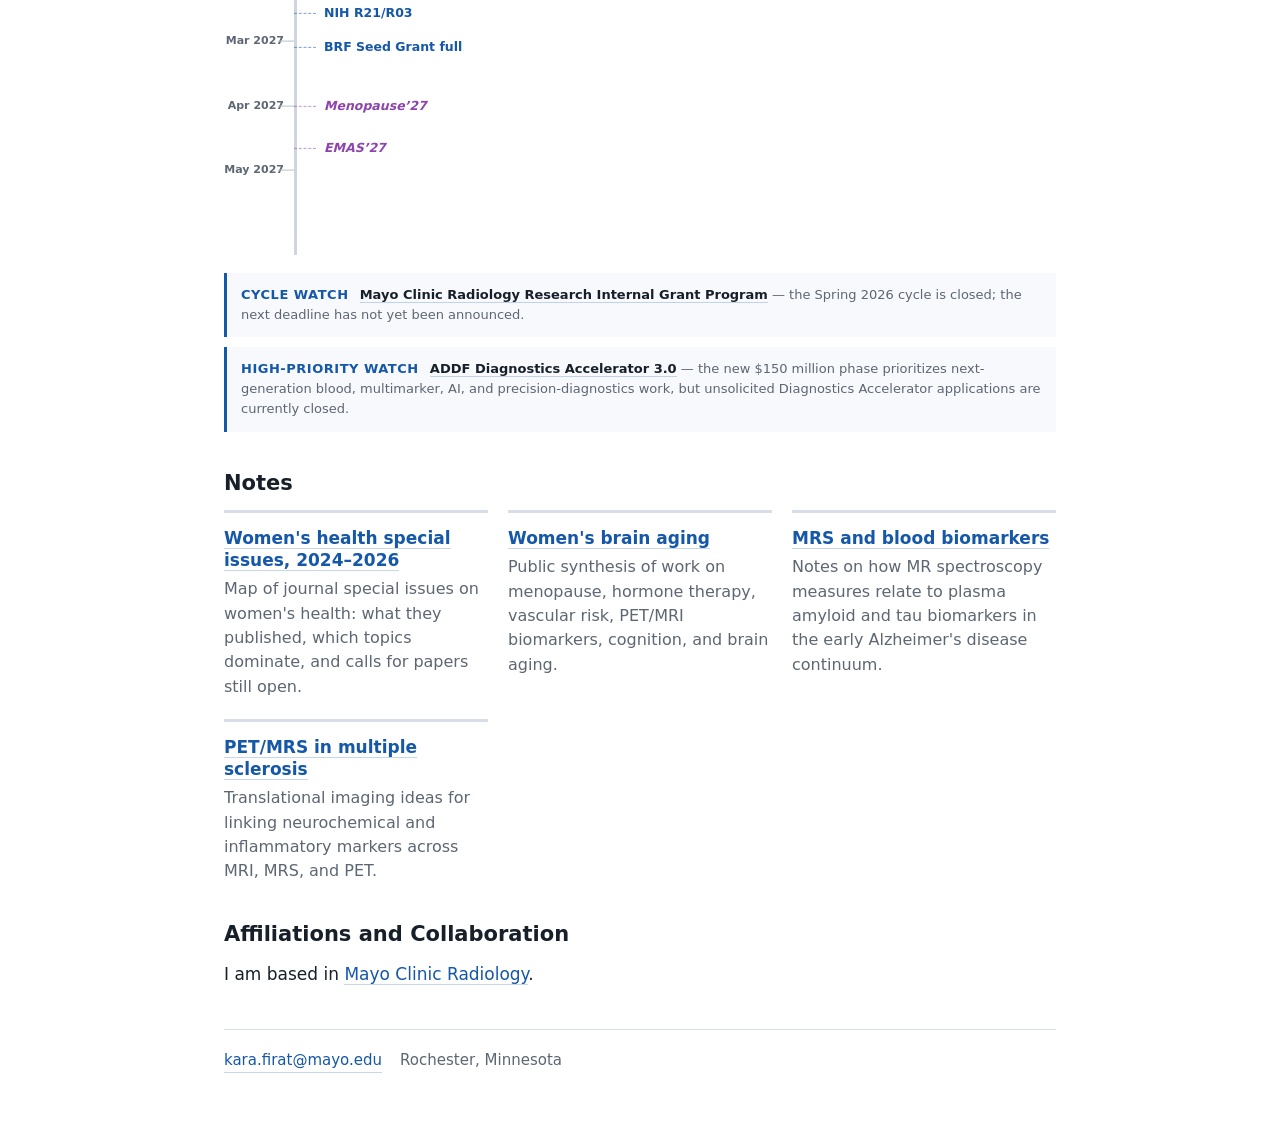
==== commit b141a405: "Add women's health special issues 2024-2026 page Public literature map of journal special issues on " ====
--- a/index.html
+++ b/index.html
@@ -306,6 +306,13 @@
         <h2 id="notes-heading">Notes</h2>
         <div class="note-list">
           <article>
+            <h3><a href="womenhealth/">Women's health special issues, 2024–2026</a></h3>
+            <p>
+              Map of journal special issues on women's health: what they
+              published, which topics dominate, and calls for papers still open.
+            </p>
+          </article>
+          <article>
             <h3><a href="notes/womens-brain-aging/">Women's brain aging</a></h3>
             <p>
               Public synthesis of work on menopause, hormone therapy, vascular
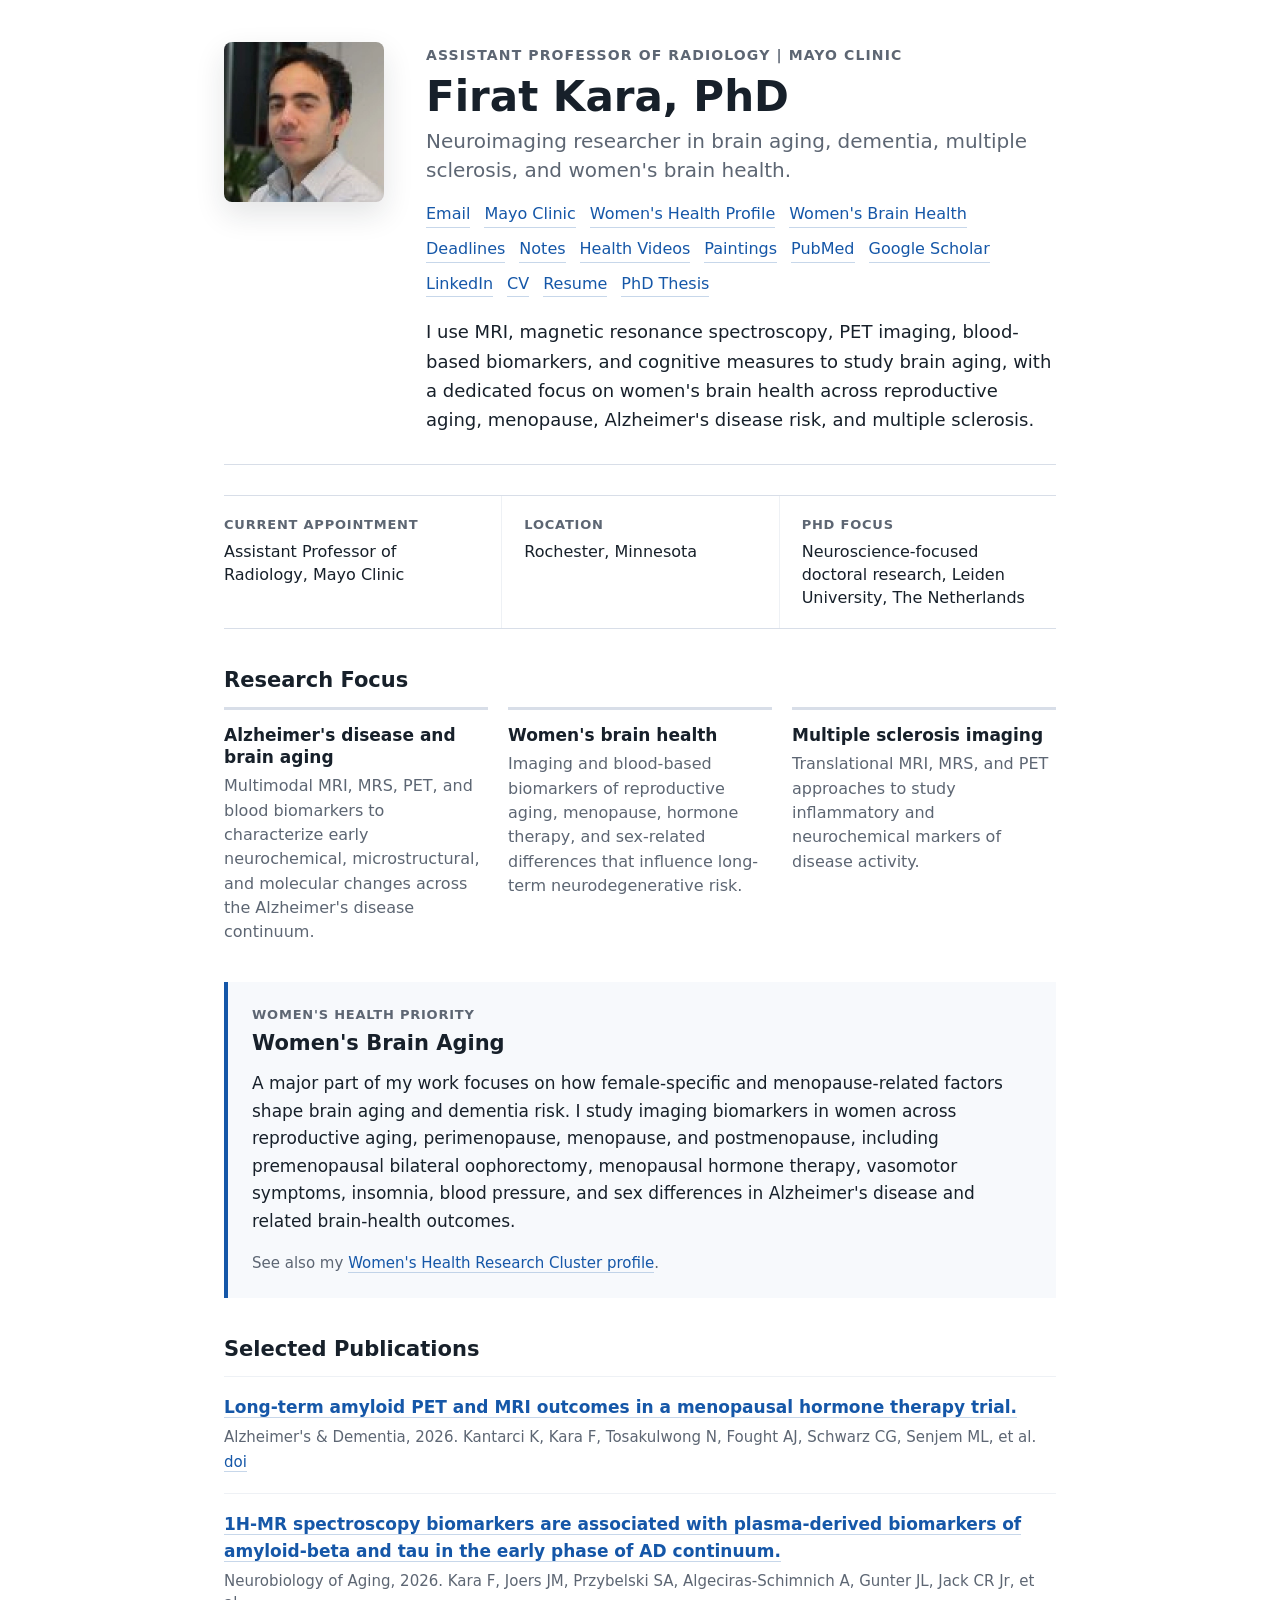
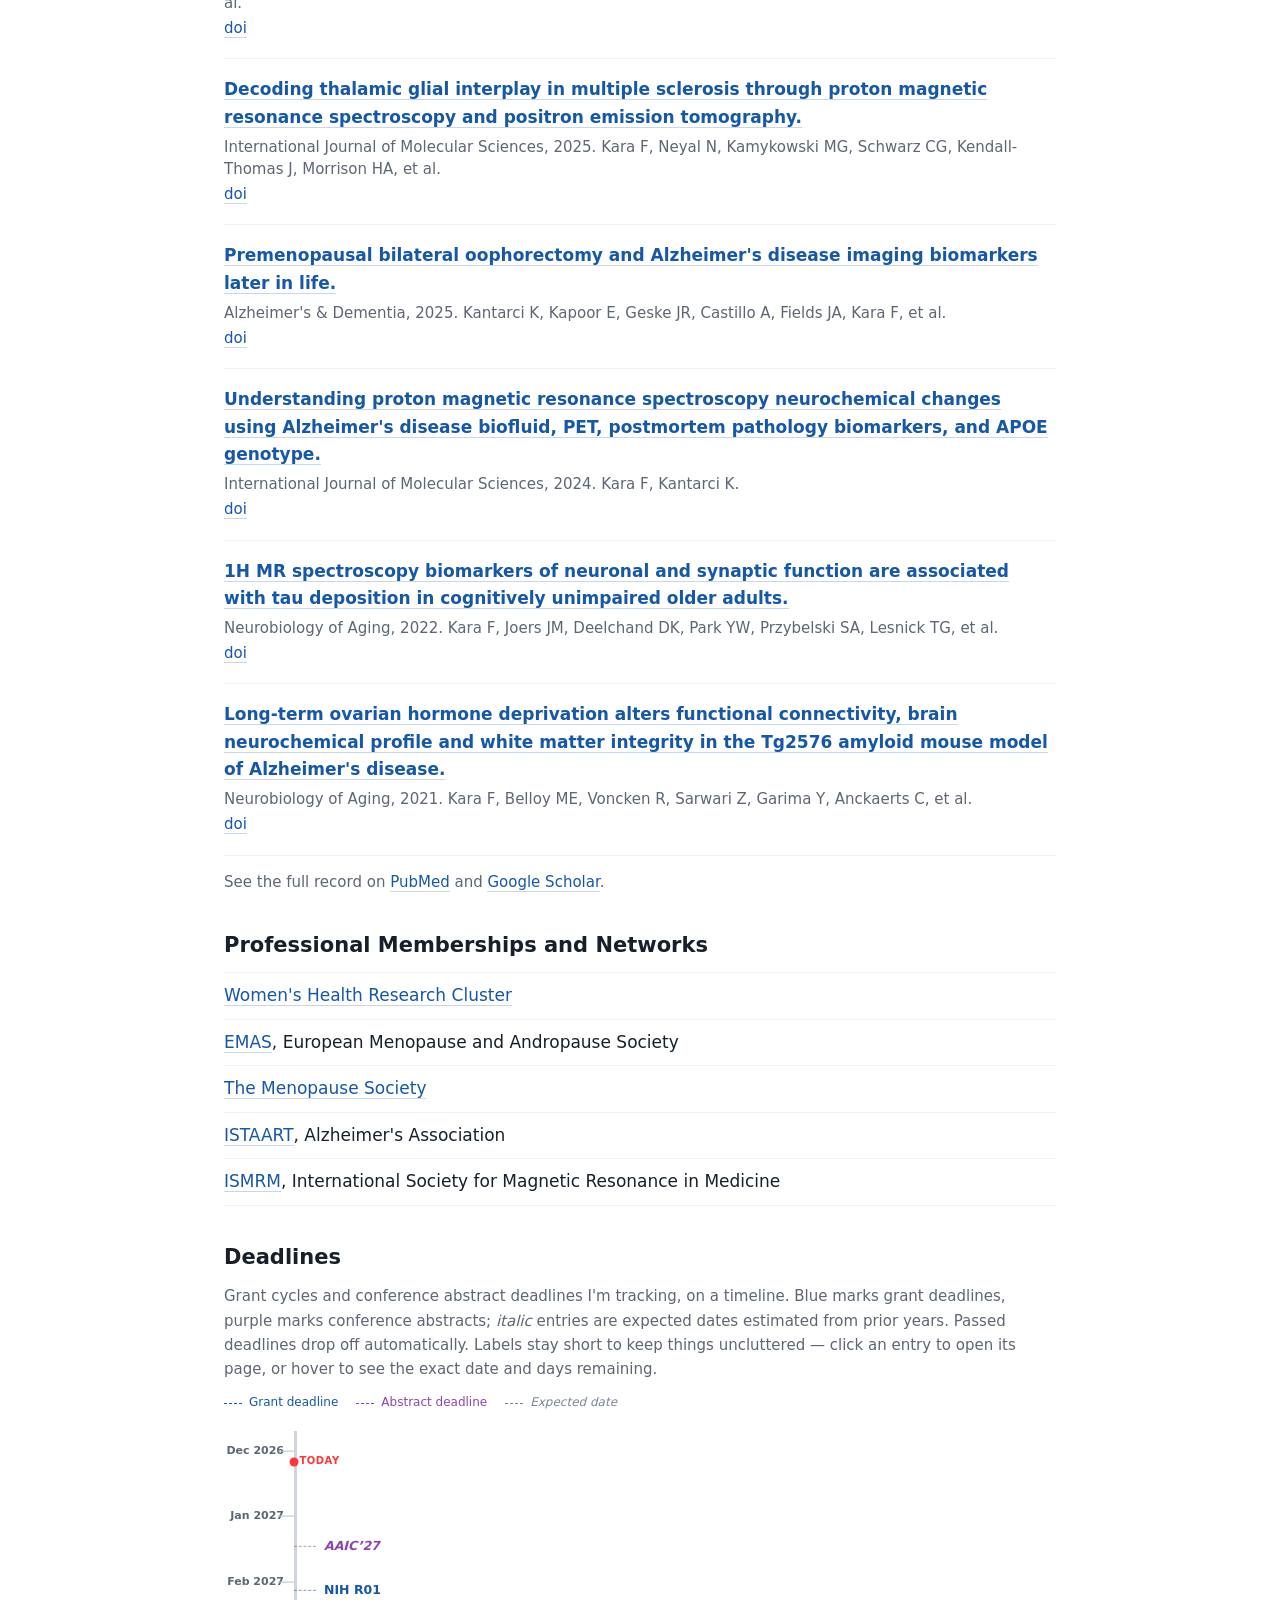
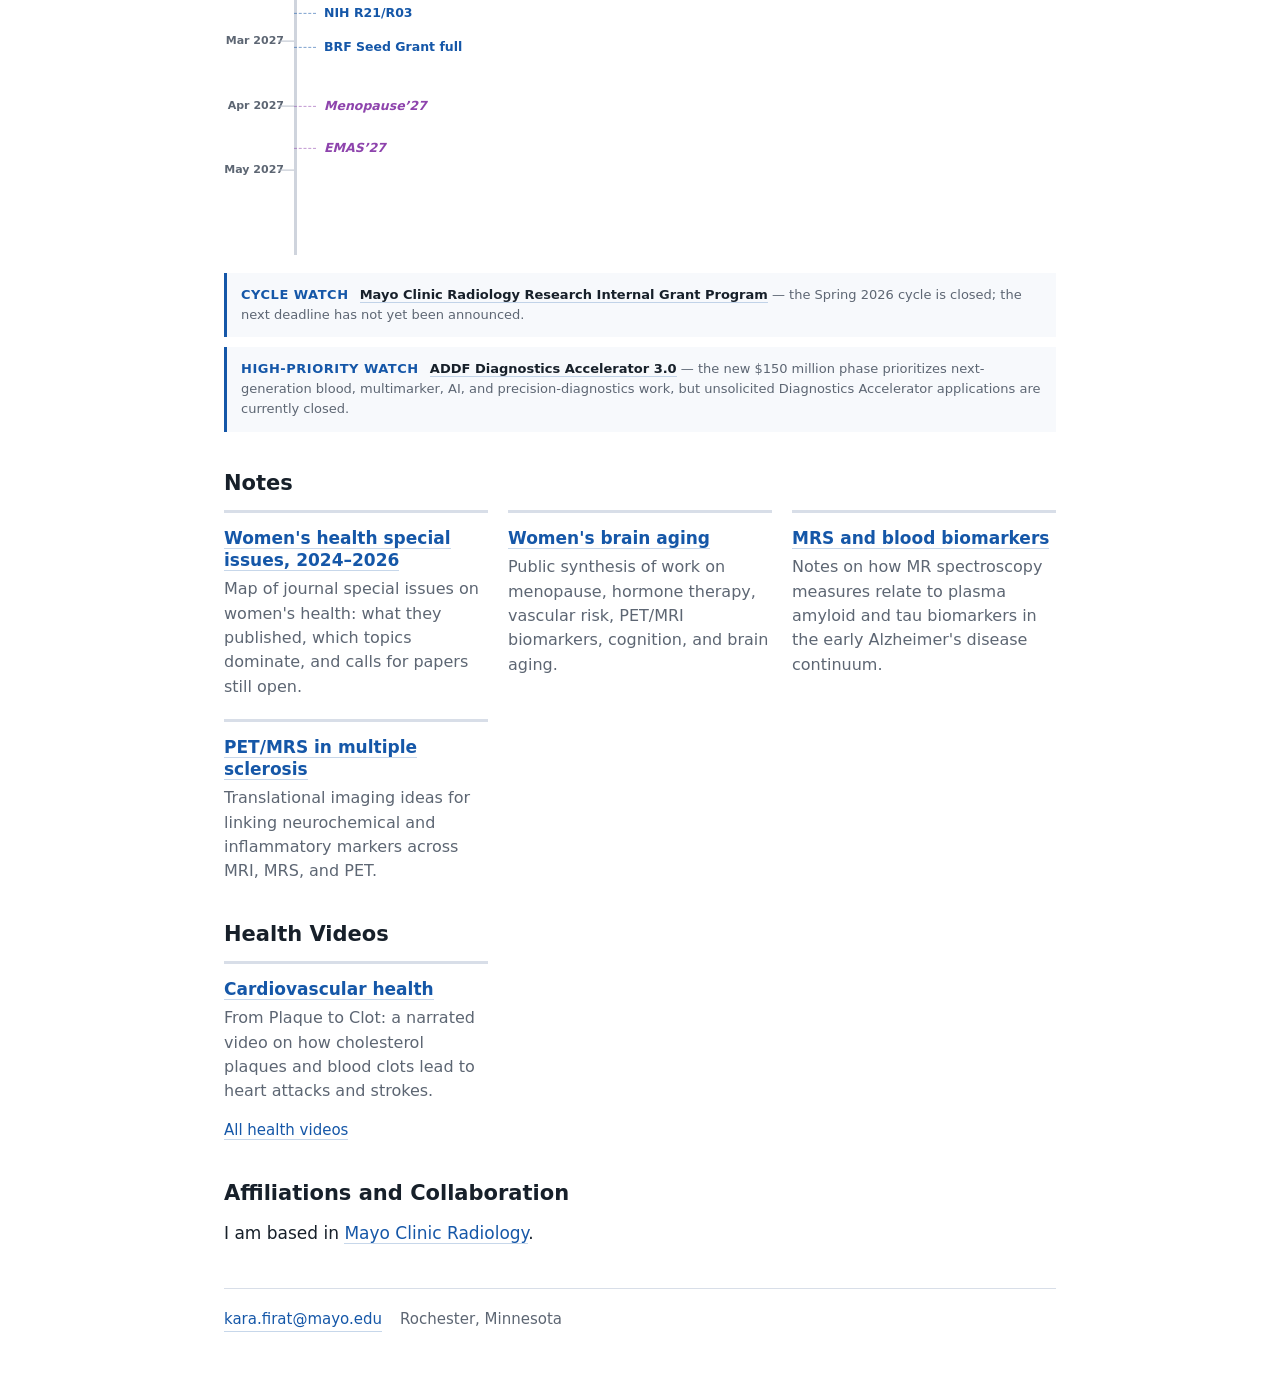
==== commit bed789d6: "Add Health Videos section with cardiovascular health video - New /health_videos/ index page organize" ====
--- a/index.html
+++ b/index.html
@@ -37,6 +37,7 @@
             <a href="#womens-brain-health">Women's Brain Health</a>
             <a href="#deadlines">Deadlines</a>
             <a href="notes/">Notes</a>
+            <a href="health_videos/">Health Videos</a>
             <a href="paintings/">Paintings</a>
             <a href="https://pubmed.ncbi.nlm.nih.gov/?term=Kara+F%5BAuthor%5D+Mayo">PubMed</a>
             <a href="https://scholar.google.com/citations?hl=en&amp;user=01gvpRsAAAAJ">Google Scholar</a>
@@ -338,6 +339,20 @@
             </p>
           </article>
         </div>
+      </section>
+
+      <section id="health-videos" aria-labelledby="health-videos-heading">
+        <h2 id="health-videos-heading">Health Videos</h2>
+        <div class="note-list">
+          <article>
+            <h3><a href="health_videos/cardiovascular-health/">Cardiovascular health</a></h3>
+            <p>
+              From Plaque to Clot: a narrated video on how cholesterol plaques
+              and blood clots lead to heart attacks and strokes.
+            </p>
+          </article>
+        </div>
+        <p class="section-note"><a href="health_videos/">All health videos</a></p>
       </section>
 
       <section aria-labelledby="affiliations">
--- a/styles.css
+++ b/styles.css
@@ -477,6 +477,94 @@
   object-fit: cover;
 }
 
+.video-player {
+  display: block;
+  width: 100%;
+  height: auto;
+  margin: 8px 0 10px;
+  background: #05080f;
+  border-radius: 8px;
+  box-shadow: 0 12px 30px rgba(23, 32, 42, 0.12);
+}
+
+.video-meta {
+  display: block;
+  color: var(--muted);
+  font-size: 15px;
+}
+
+.video-index {
+  list-style: none;
+  margin: 10px 0 0;
+  padding: 0;
+}
+
+.video-index li {
+  padding: 8px 0 0;
+}
+
+.video-index a {
+  font-weight: 650;
+}
+
+.chapter-list {
+  margin: 0 0 26px;
+  padding: 0;
+  list-style: none;
+  columns: 2;
+  column-gap: 28px;
+}
+
+.chapter-list li {
+  margin: 0 0 6px;
+  break-inside: avoid;
+  font-size: 16px;
+}
+
+.chapter-list button {
+  min-width: 52px;
+  margin-right: 8px;
+  padding: 1px 8px;
+  color: var(--link);
+  background: var(--panel);
+  border: 1px solid var(--rule);
+  border-radius: 4px;
+  font: inherit;
+  font-size: 14px;
+  font-weight: 650;
+  font-variant-numeric: tabular-nums;
+  cursor: pointer;
+}
+
+.chapter-list button:hover {
+  border-color: var(--link);
+}
+
+.transcript {
+  margin: 0;
+  padding: 14px 18px;
+  border: 1px solid var(--rule);
+  border-radius: 8px;
+}
+
+.transcript summary {
+  color: var(--link);
+  font-weight: 650;
+  cursor: pointer;
+}
+
+.transcript[open] summary {
+  margin-bottom: 12px;
+}
+
+.transcript p {
+  font-size: 16px;
+}
+
+.transcript p:last-child {
+  margin-bottom: 0;
+}
+
 .footer {
   display: flex;
   flex-wrap: wrap;
@@ -538,6 +626,10 @@
   .painting-gallery {
     grid-template-columns: repeat(2, minmax(0, 1fr));
     gap: 8px;
+  }
+
+  .chapter-list {
+    columns: 1;
   }
 
   .priority-section {
